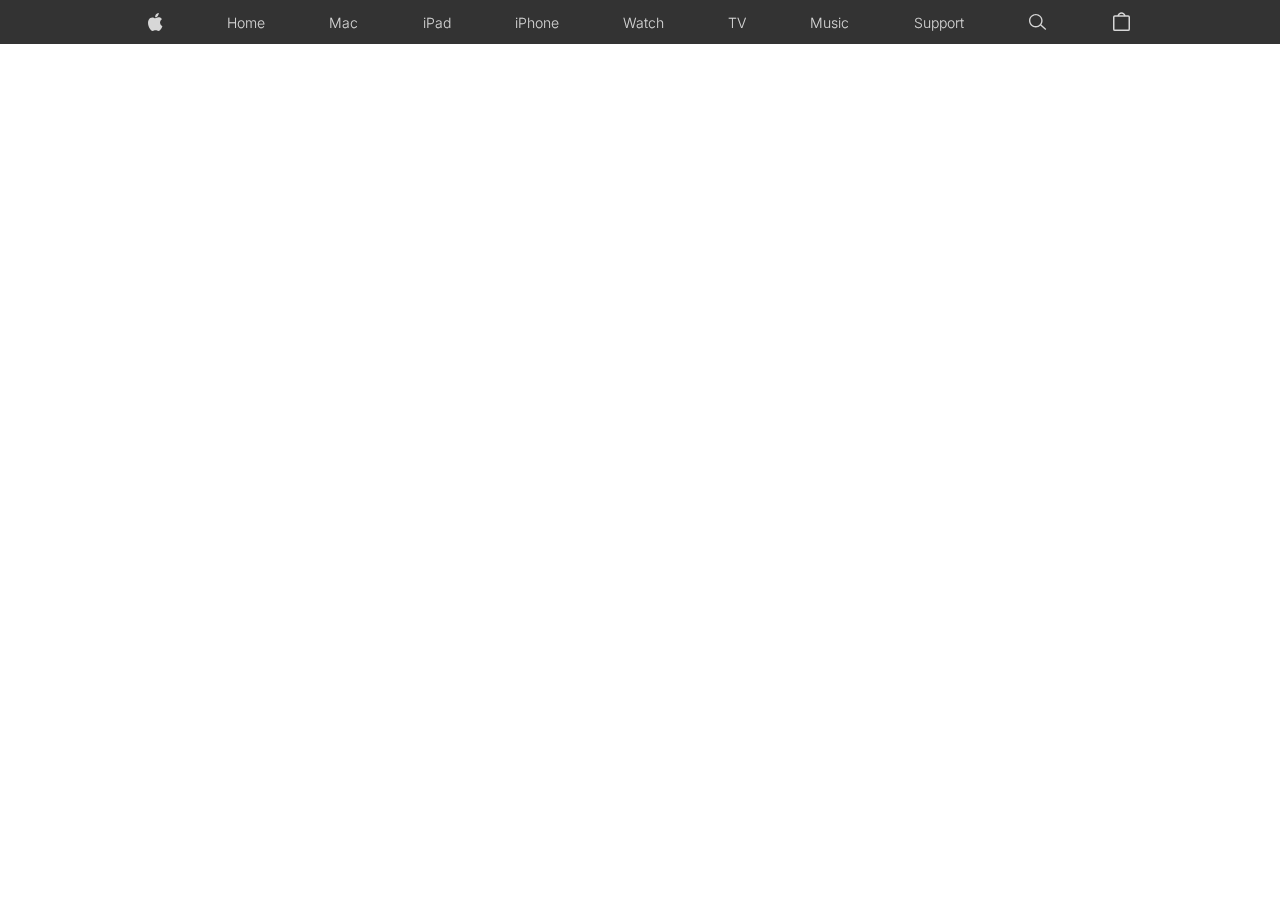
==== index.html @ a7f6f98e "Preload website" ====
<!DOCTYPE html>
<html lang="en">
<head>
    <meta charset="UTF-8">
    <meta http-equiv="X-UA-Compatible" content="IE=edge">
    <meta name="viewport" content="width=device-width, initial-scale=1.0">
    <title>DP Studio</title>
    <link rel="preconnect" href="https://fonts.gstatic.com">
    <link href="https://fonts.googleapis.com/css2?family=Inter:wght@300;400&display=swap" rel="stylesheet">
    <link rel="stylesheet" href="style.css">
</head>
<body>

    <div id = "preloader"></div>



    <div class="nav-container">
        <nav>
            <ul class="mobile-nav">
                <li>
                    <div class="menu-icon-container">
                        <div class="menu-icon">
                            <span class="line-1"></span>
                            <span class="line-2"></span>
                        </div>
                    </div>
                </li>

                <li>
                    <a href="#" class="link-logo"></a>
                </li>

                <li>
                    <a href="" class="link-bag"></a>
                </li>
            </ul>

            <ul class="desktop-nav">
                <li>
                    <a href="index.html" class="link-logo"></a>
                </li>
                <li>
                    <a href="index.html">Home</a>
                </li>
                <li>
                    <a href="about.html">Mac</a>
                </li>
                <li>
                    <a href="#">iPad</a>
                </li>
                <li>
                    <a href="#">iPhone</a>
                </li>
                <li>
                    <a href="#">Watch</a>
                </li>
                <li>
                    <a href="#">TV</a>
                </li>
                <li>
                    <a href="#">Music</a>
                </li>
                <li>
                    <a href="#">Support</a>
                </li>
                <li>
                    <a href="#" class="link-search"></a>
                </li>
                <li>
                    <a href="#" class="link-bag"></a>
                </li>
            </ul>
        </nav>

        <!-- End of navigation menu items -->

        <div class="search-container hide">
            <div class="link-search"></div>
            <div class="search-bar">
                <form action="">
                    <input type="text" placeholder="Search dpstudio.com">
                </form>
            </div>
            <div class="link-close"></div>

            <div class="quick-links">
                <h2>Quick Links</h2>
                <ul>
                    <li>
                        <a href="#">Odkaz 1</a>
                    </li>
                    <li>
                        <a href="#">Odkaz 2</a>
                    </li>
                    <li>
                        <a href="#">Odkaz 3</a>
                    </li>
                    <li>
                        <a href="#">Odkaz 4</a>
                    </li>
                    <li>
                        <a href="#">Odkaz 5</a>
                    </li>
                </ul>
            </div>
        </div>


        <div class="mobile-search-container">
            <div class="link-search"></div>
            <div class="search-bar">
                <form action="">
                    <input type="text" placeholder="Search apple.com">
                </form>
            </div>
            <span class="cancel-btn">Zrušiť</span>

            <div class="quick-links">
                <h2>Quick Links</h2>
                <ul>
                    <li>
                        <a href="#">Odkaz 1</a>
                    </li>
                    <li>
                        <a href="#">Odkaz 2</a>
                    </li>
                    <li>
                        <a href="#">Odkaz 3</a>
                    </li>
                    <li>
                        <a href="#">Odkaz 4</a>
                    </li>
                    <li>
                        <a href="#">Odkaz 5</a>
                    </li>
                </ul>
            </div>
        </div>
        

    </div>


    <div class="overlay"></div>
    
    <script src="navbar.js"></script>

    <script>
        var loader = document.getElementById("preloader");

        window.addEventListener("load", function(){
            loader.style.display = "none";
        })
    </script>

</body>
</html>
---- style.css ----
*,
*::after,
*::before {
    margin: 0;
    padding: 0;
    box-sizing: border-box;
}

body {
    font-family: "Inter", sans-serif;
    font-weight: 300;
    overflow-y: scroll;
}

/* Desktop Nav */

.nav-container {
    background: rgba(0, 0, 0, 0.8);
    height: 44px;
    z-index: 300;
    position: fixed;
    left: 0;
    top: 0;
    right: 0;
}

.nav-container nav {
    width: 1000px;
    margin: 0 auto;
    padding: 0 8px;
    height: 100%;
}

nav .desktop-nav {
    display: flex;
    justify-content: space-between;
    align-items: center;
    list-style: none;
}

nav .desktop-nav li a {
    color: #fff;
    text-decoration: none;
    font-size: 14px;
    opacity: 0.8;
    transition: opacity 400ms;
}

nav .desktop-nav li a:hover {
    opacity: 1;
}

.link-logo {
    background: url('images/apple-logo.svg');
    display: block;
    background-position: center;
    height: 44px;
    width: 15px;
    background-repeat: no-repeat;
}

.link-search {
    background: url('images/search-icon.svg');
    display: block;
    background-position: center;
    background-size: 18px;
    height: 44px;
    width: 20px;
    background-repeat: no-repeat;
}

.link-bag {
    background: url('images/bag-icon.svg');
    display: block;
    background-position: center;
    background-size: 17px;
    height: 44px;
    width: 20px;
    background-repeat: no-repeat;
}

.link-close {
    background: url('images/close-icon.svg');
    display: block;
    background-position: center;
    background-size: 17px;
    height: 44px;
    width: 20px;
    background-repeat: no-repeat;
}

/* Search Container */

.search-container.hide {
    opacity: 0;
    pointer-events: none;
}

.search-container {
    width: 60%;
    margin: 0 auto;
    padding: 0 42px;
    position: fixed;
    top: 0;
    left: 0;
    right: 0;
    z-index: 200;
}

.search-container .link-search {
    position: absolute;
    left: 12px;
    opacity: 0.5;
}

.search-container .link-close {
    position: absolute;
    top: 0;
    right: 12px;
    opacity: 0.5;
    cursor: pointer;
    transition: all 400ms;
}

.search-container .link-close:hover {
    opacity: 0.7;
}

.search-container form {
    width: 100%;
    margin: 0 auto;
}

.search-container form input {
    width: 100%;
    height: 44px;
    border: 0;
    outline: none;
    background: transparent;
    color: #fff;
    font-family: "Inter", sans-serif;
    font-size: 17px;
}

/* Overlay */

.overlay.show {
    position: fixed;
    background: rgba(0, 0, 0, 0.48);
    width: 100%;
    height: 100vh;
    left: 0;
    top: 0;
    z-index: 100;
}

/* Quick Links */

.search-container .quick-links {
    background: #fff;
    position: absolute;
    left: 0;
    right: 0;
    padding: 16px 8px;
    border-radius: 0 0 16px 16px;
}

.search-container .quick-links h2 {
    text-transform: uppercase;
    font-size: 12px;
    color: #6e6e73;
    margin: 0 32px;
    margin-top: 10px;
}

.search-container .quick-links ul {
    list-style: none;
    margin-top: 12px;
}

.search-container .quick-links ul li a {
    display: inline-block;
    width: 100%;
    padding: 8px 50px;
    font-size: 14px;
    color: #1d1d1f;
    text-decoration: none;
    font-weight: 400;
}

.search-container .quick-links ul li a:hover {
    background: #f5f5f5;
    color: cadetblue;
}

/* Desktop Nav Animation */

.desktop-nav li {
    transition: all 400ms ease;
}

.desktop-nav.hide li {
    opacity: 0;
    transform: scale(0.8);
    pointer-events: none;
}

/* Overlay Animation */

.overlay {
    transition: all 400ms ease;
}

/* Navigation Menu Items Transition Delay */

.desktop-nav li:nth-of-type(1),
.desktop-nav.hide li:nth-of-type(10) {
    transition-delay: 0ms;
}

.desktop-nav li:nth-of-type(2),
.desktop-nav.hide li:nth-of-type(9) {
    transition-delay: 30ms;
}

.desktop-nav li:nth-of-type(3),
.desktop-nav.hide li:nth-of-type(8) {
    transition-delay: 60ms;
}

.desktop-nav li:nth-of-type(4),
.desktop-nav.hide li:nth-of-type(7) {
    transition-delay: 90ms;
}

.desktop-nav li:nth-of-type(5),
.desktop-nav.hide li:nth-of-type(6) {
    transition-delay: 120ms;
}

.desktop-nav li:nth-of-type(6),
.desktop-nav.hide li:nth-of-type(5) {
    transition-delay: 150ms;
}

.desktop-nav li:nth-of-type(7),
.desktop-nav.hide li:nth-of-type(4) {
    transition-delay: 180ms;
}

.desktop-nav li:nth-of-type(8),
.desktop-nav.hide li:nth-of-type(3) {
    transition-delay: 210ms;
}

.desktop-nav li:nth-of-type(9),
.desktop-nav.hide li:nth-of-type(2) {
    transition-delay: 240ms;
}

.desktop-nav li:nth-of-type(10),
.desktop-nav.hide li:nth-of-type(1) {
    transition-delay: 270ms;
}

/* Search Container Animation */

.search-container form,
.search-container .link-search {
    opacity: 1;
    transform: translateX(0);
    transition: all 400ms ease;
    transition-delay: 300ms;
}

.search-container.hide form,
.search-container.hide .link-search {
    opacity: 0;
    transform: translateX(50px);
}

.search-container .link-search {
    opacity: 0.6;
}

.search-container.hide .link-close {
    opacity: 0;
}

.search-container .link-close {
    opacity: 0.5;
    transition: all 400ms ease;
    transition-delay: 400ms;
}

.search-container.hide .quick-links h2 {
    opacity: 0;
    transform: translateX(50px);
}

.search-container .quick-links h2 {
    opacity: 1;
    transform: translateX(0);
    transition: all 400ms ease;
    transition-delay: 100ms;
}

.search-container.hide .quick-links ul li {
    transform: translateX(60px);
    opacity: 0;
}

.search-container .quick-links ul li {
    opacity: 1;
    transform: translateX(0);
    transition: all 400ms ease;
}

.search-container .quick-links ul li:nth-of-type(1) {
    transition-delay: 120ms;
} 

.search-container .quick-links ul li:nth-of-type(2) {
    transition-delay: 140ms;
} 

.search-container .quick-links ul li:nth-of-type(3) {
    transition-delay: 160ms;
} 

.search-container .quick-links ul li:nth-of-type(4) {
    transition-delay: 180ms;
} 

.search-container .quick-links ul li:nth-of-type(5) {
    transition-delay: 200ms;
} 


/* Hidden Items */

.mobile-nav,
.mobile-search-container {
    display: none;
}


/* Media Queries */

@media (max-width: 1100px) {
    .nav-container nav {
        width: 100%;
        padding: 0 32px;
    }
}

@media (max-width: 768px) {
    .nav-container .desktop-nav {
        flex-direction: column;
        position: fixed;
        top: 0;
        left: 0;
        width: 100%;
        height: 0vh;
        background: #000;
        justify-content: start;
        overflow: hidden;
        z-index: -1;
        transition: all 1000ms ease;
    }

    .nav-container.active .desktop-nav {
        height: 100vh;
    }

    .nav-container .desktop-nav li {
        width: 100%;
        padding: 0 32px;
    }

    .nav-container .desktop-nav li:first-child {
        margin-top: 120px;
    }

    .nav-container .desktop-nav .link-logo,
    .nav-container .desktop-nav .link-search,
    .nav-container .desktop-nav .link-bag {
        display: none;
    }

    .nav-container .desktop-nav li a {
        padding: 16px 0;
        display: inline-block;
        border-bottom: 1px solid #616161;
        width: 100%;
        font-size: 17px;
        transform: translateY(-80px);
        opacity: 0;
        transition: all 700ms ease;
    }

    .nav-container.active .desktop-nav li a {
        transform: translateY(0);
        opacity: 1;
    }

    /* Mobile Nav */

    nav .mobile-nav {
        display: flex;
        width: 100%;
        justify-content: space-between;
        list-style: none;
    }

    nav .menu-icon-container {
        width: 20px;
        height: 44px;
        display: flex;
        align-items: center;
        cursor: pointer;
    }

    nav .menu-icon {
        position: relative;
        width: 100%;
    }

    nav .menu-icon .line-1,
    nav .menu-icon .line-2 {
        position: absolute;
        height: 1px;
        width: 100%;
        background: #fff;
        transition-property: transform, top;
        transition-delay: 0ms, 160ms;
        transition-duration: 200ms;
    }

    nav .menu-icon .line-1 {
        top: -4px;
    }

    nav .menu-icon .line-2 {
        top: 4px;
    }

    .nav-container.active nav .menu-icon-container .menu-icon .line-1 {
        top: 0;
        transform: rotateZ(45deg);
        transition-property: top, transform;
        transition-delay: 0ms, 160ms;
        transition-duration: 200ms;
    }

    .nav-container.active nav .menu-icon-container .menu-icon .line-2 {
        top: 0;
        transform: rotateZ(-45deg);
        transition-property: top, transform;
        transition-delay: 0ms, 160ms;
        transition-duration: 200ms;
    }

    /* Bag Icon Animation */

    .nav-container.active .mobile-nav .link-bag {
        transform: translateY(8px);
        opacity: 0;
        pointer-events: none;
    }

    .nav-container .mobile-nav .link-bag {
        transition: all 1000ms ease;
    }



    /* Search Box */

    .mobile-search-container input {
        width: 100%;
        padding: 12px 36px;
        font-family: "Inter", sans-serif;
        font-size: 17px;
        background: #1b1b1b;
        border: 0;
        color: #fff;
        border-radius: 8px;
        outline: none;
    }

    .mobile-search-container {
        position: relative;
        padding: 0 16px;
        margin-top: -30px;
        border-bottom: 1px solid #616161;
        display: flex;
        padding-bottom: 16px;
        align-items: center;
        transform: rotateX(90deg);
        opacity: 0;
        transition: all 600ms ease;
    }

    .nav-container.active .mobile-search-container {
        transform: rotateX(0deg);
        margin-top: 10px;
        opacity: 1;
    }

    .mobile-search-container .link-search {
        position: absolute;
        left: 24px;
        opacity: .5;
        background-size: 15px;
    }

    /* Nav Move Up */

    .nav-container nav.move-up {
        margin-top: -40px;
    }

    /* Cancel Button */

    .mobile-search-container .cancel-btn {
        color: #2997ff;
        font-size: 17px;
        font-weight: 400;
        cursor: pointer;
        width: 0px;
        overflow: hidden;
        transition: all 400ms ease;
    }

    .mobile-search-container .search-bar.active + .cancel-btn {
        padding: 0 16px;
        width: 74px;
    }

    .mobile-search-container .search-bar {
        flex: 1;
    }

    /* Desktop Nav Move Down */

    nav .desktop-nav.move-down li:first-child {
        margin-top: 150px;
    }

    nav .desktop-nav.move-down li {
        opacity: 0;
        pointer-events: none;
    }

    
    /* Quick Links */

    .mobile-search-container .search-bar.active ~ .quick-links {
        top: 80px;
        opacity: 1;
        pointer-events: auto;
        transition-delay: 40ms;
    }

    .mobile-search-container .quick-links {
        position: absolute;
        left: 0;
        right: 0;
        padding: 0 32px;
        opacity: 0;
        pointer-events: none;
        top: 10px;
        transition: all 400ms ease;
    }

    .mobile-search-container .quick-links ul {
        list-style: none;
    }

    .mobile-search-container .quick-links h2 {
        color: #86868b;
        font-size: 12px;
        text-transform: uppercase;
        font-weight: 400;
    }

    .mobile-search-container .quick-links ul li a {
        padding: 16px 0;
        display: inline-block;
        text-decoration: none;
        color: #fff;
        font-size: 14px;
        font-weight: 400;
        border-bottom: 1px solid #616161;
        width: 100%;
    }

    .mobile-search-container .quick-links ul li a:hover {
        color: #2997ff;
    }

    /* Nav Animation */

    .nav-container nav {
        transition: all 400ms ease;
    }
}


input,
div,
span,
a {
    -webkit-tap-highlight-color: rgba(0, 0, 0, 0);
}



/* Preloader*/

#preloader{
    background: #000 url(/images/circle-loader-gif-2.gif) no-repeat center center;
    background-size: 15%;
    height: 100vh;
    width: 100%;
    position: fixed;
    z-index: 100;
}
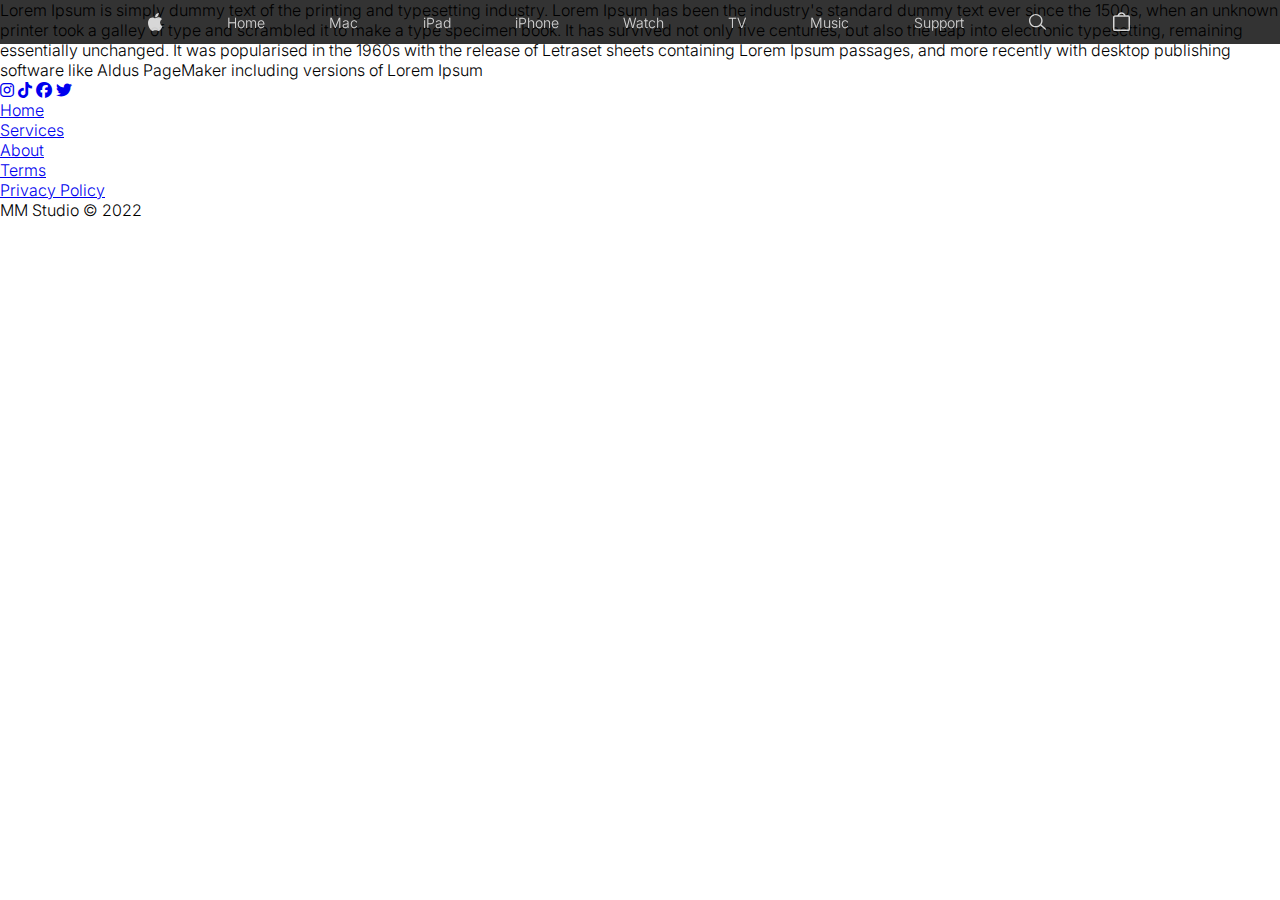
==== commit f09e933d: "Update and create backup" ====
--- a/index.html
+++ b/index.html
@@ -4,12 +4,23 @@
     <meta charset="UTF-8">
     <meta http-equiv="X-UA-Compatible" content="IE=edge">
     <meta name="viewport" content="width=device-width, initial-scale=1.0">
-    <title>DP Studio</title>
+    <title>MM Studio</title>
     <link rel="preconnect" href="https://fonts.gstatic.com">
     <link href="https://fonts.googleapis.com/css2?family=Inter:wght@300;400&display=swap" rel="stylesheet">
     <link rel="stylesheet" href="style.css">
-</head>
+    <link rel="stylesheet" type="text/css" href="https://cdnjs.cloudflare.com/ajax/libs/font-awesome/6.2.1/css/all.min.css">
+
+    <link rel="icon" href="images/apple-logo.svg">
+</head> 
 <body>
+
+    <main>
+        <p >
+            Lorem Ipsum is simply dummy text of the printing and typesetting industry. Lorem Ipsum has been the industry's standard dummy text ever since the 1500s, when an unknown printer took a galley of type and scrambled it to make a type specimen book. It has survived not only five centuries, but also the leap into electronic typesetting, remaining essentially unchanged. It was popularised in the 1960s with the release of Letraset sheets containing Lorem Ipsum passages, and more recently with desktop publishing software like Aldus PageMaker including versions of Lorem Ipsum
+        </p>
+        
+
+    </main>
 
     <div id = "preloader"></div>
 
@@ -141,6 +152,37 @@
 
     </div>
 
+    <section class="footer">
+        <div class="social">
+            <a href="https://www.instagram.com/"><i class="fa-brands fa-instagram"></i></a>
+            <a href="https://www.tiktok.com/"><i class="fa-brands fa-tiktok"></i></a>
+            <a href="https://www.facebook.com/"><i class="fa-brands fa-facebook"></i></a>
+            <a href="https://twitter.com/home"><i class="fa-brands fa-twitter"></i></a>
+        </div>
+
+        <ul class="list">
+            <li>
+                <a href="#">Home</a>
+            </li>
+            <li>
+                <a href="#">Services</a>
+            </li>
+            <li>
+                <a href="#">About</a>
+            </li>
+            <li>
+                <a href="#">Terms</a>
+            </li>
+            <li>
+                <a href="#">Privacy Policy</a>
+            </li>
+        </ul>
+        <p class="copyright">
+            MM Studio © 2022
+        </p>
+
+    </section>
+
 
     <div class="overlay"></div>
     
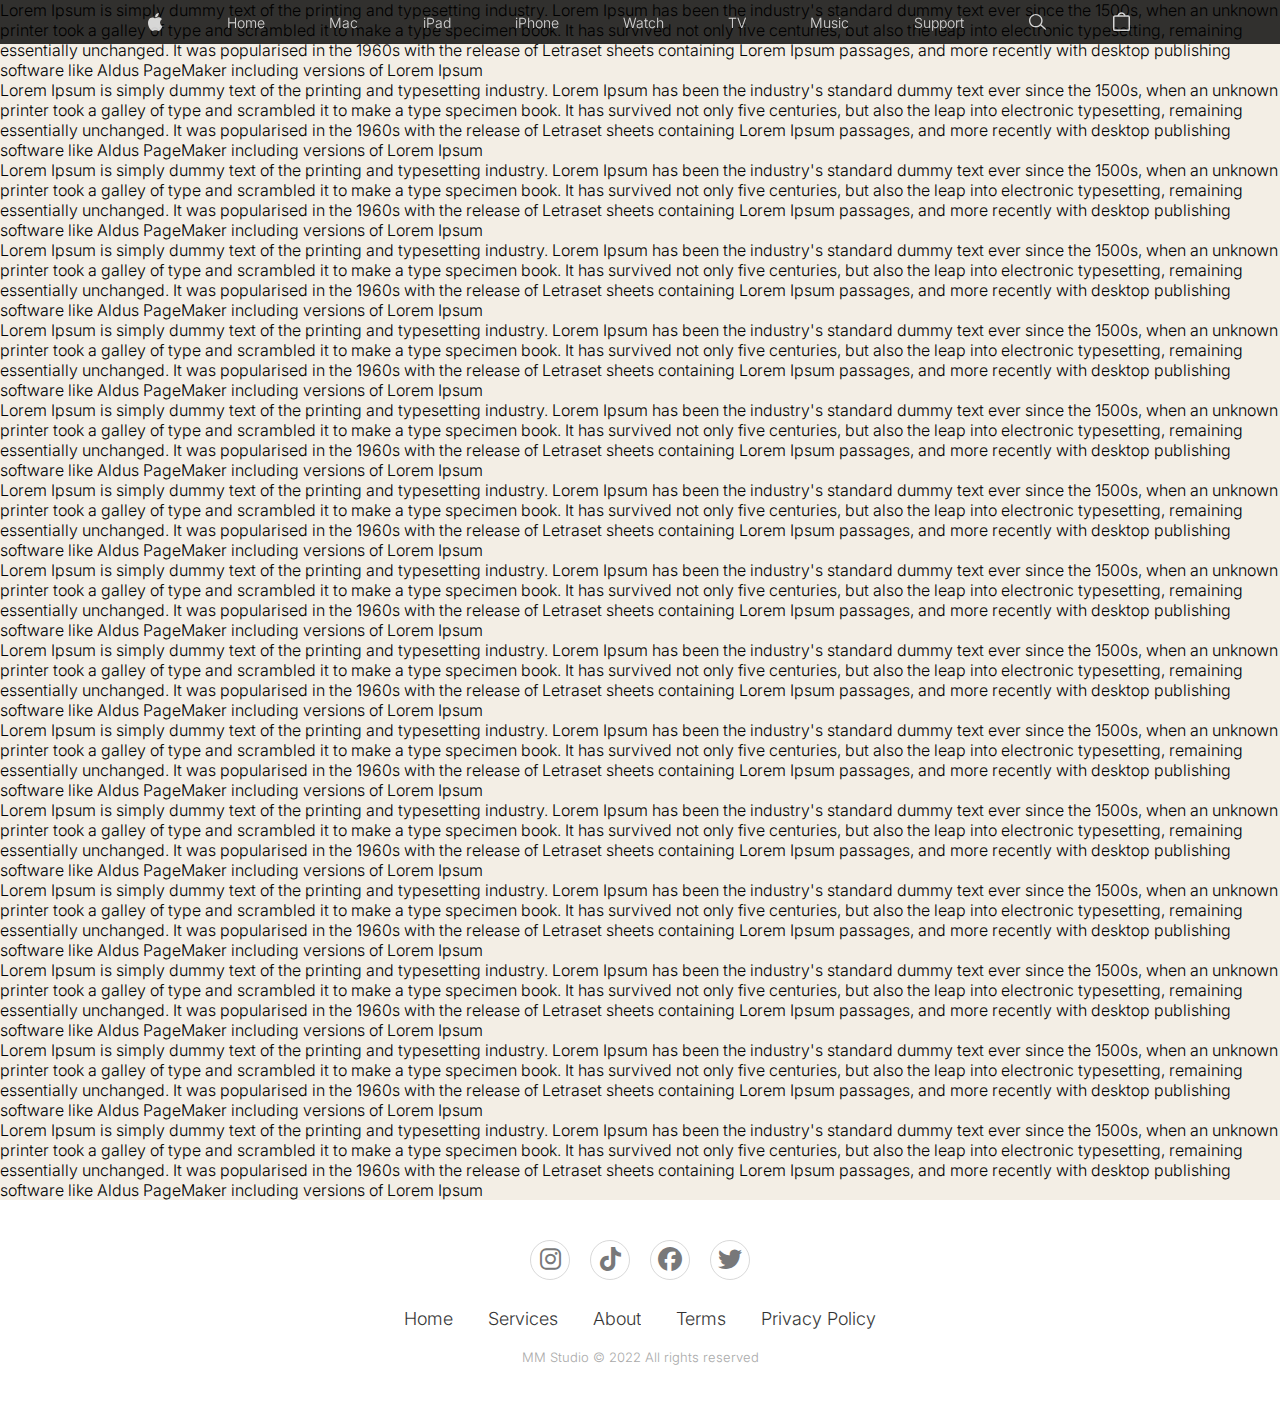
==== commit d8dab171: "Add Color for website" ====
--- a/index.html
+++ b/index.html
@@ -10,6 +10,10 @@
     <link rel="stylesheet" href="style.css">
     <link rel="stylesheet" type="text/css" href="https://cdnjs.cloudflare.com/ajax/libs/font-awesome/6.2.1/css/all.min.css">
 
+    <body style="background-color: #f3eee5;">
+
+    </body>
+
     <link rel="icon" href="images/apple-logo.svg">
 </head> 
 <body>
@@ -18,6 +22,53 @@
         <p >
             Lorem Ipsum is simply dummy text of the printing and typesetting industry. Lorem Ipsum has been the industry's standard dummy text ever since the 1500s, when an unknown printer took a galley of type and scrambled it to make a type specimen book. It has survived not only five centuries, but also the leap into electronic typesetting, remaining essentially unchanged. It was popularised in the 1960s with the release of Letraset sheets containing Lorem Ipsum passages, and more recently with desktop publishing software like Aldus PageMaker including versions of Lorem Ipsum
         </p>
+        <p >
+            Lorem Ipsum is simply dummy text of the printing and typesetting industry. Lorem Ipsum has been the industry's standard dummy text ever since the 1500s, when an unknown printer took a galley of type and scrambled it to make a type specimen book. It has survived not only five centuries, but also the leap into electronic typesetting, remaining essentially unchanged. It was popularised in the 1960s with the release of Letraset sheets containing Lorem Ipsum passages, and more recently with desktop publishing software like Aldus PageMaker including versions of Lorem Ipsum
+        </p>
+        <p >
+            Lorem Ipsum is simply dummy text of the printing and typesetting industry. Lorem Ipsum has been the industry's standard dummy text ever since the 1500s, when an unknown printer took a galley of type and scrambled it to make a type specimen book. It has survived not only five centuries, but also the leap into electronic typesetting, remaining essentially unchanged. It was popularised in the 1960s with the release of Letraset sheets containing Lorem Ipsum passages, and more recently with desktop publishing software like Aldus PageMaker including versions of Lorem Ipsum
+        </p>
+        <p >
+            Lorem Ipsum is simply dummy text of the printing and typesetting industry. Lorem Ipsum has been the industry's standard dummy text ever since the 1500s, when an unknown printer took a galley of type and scrambled it to make a type specimen book. It has survived not only five centuries, but also the leap into electronic typesetting, remaining essentially unchanged. It was popularised in the 1960s with the release of Letraset sheets containing Lorem Ipsum passages, and more recently with desktop publishing software like Aldus PageMaker including versions of Lorem Ipsum
+        </p>
+        <p >
+            Lorem Ipsum is simply dummy text of the printing and typesetting industry. Lorem Ipsum has been the industry's standard dummy text ever since the 1500s, when an unknown printer took a galley of type and scrambled it to make a type specimen book. It has survived not only five centuries, but also the leap into electronic typesetting, remaining essentially unchanged. It was popularised in the 1960s with the release of Letraset sheets containing Lorem Ipsum passages, and more recently with desktop publishing software like Aldus PageMaker including versions of Lorem Ipsum
+        </p>
+        <p >
+            Lorem Ipsum is simply dummy text of the printing and typesetting industry. Lorem Ipsum has been the industry's standard dummy text ever since the 1500s, when an unknown printer took a galley of type and scrambled it to make a type specimen book. It has survived not only five centuries, but also the leap into electronic typesetting, remaining essentially unchanged. It was popularised in the 1960s with the release of Letraset sheets containing Lorem Ipsum passages, and more recently with desktop publishing software like Aldus PageMaker including versions of Lorem Ipsum
+        </p>
+        <p >
+            Lorem Ipsum is simply dummy text of the printing and typesetting industry. Lorem Ipsum has been the industry's standard dummy text ever since the 1500s, when an unknown printer took a galley of type and scrambled it to make a type specimen book. It has survived not only five centuries, but also the leap into electronic typesetting, remaining essentially unchanged. It was popularised in the 1960s with the release of Letraset sheets containing Lorem Ipsum passages, and more recently with desktop publishing software like Aldus PageMaker including versions of Lorem Ipsum
+        </p>
+
+        <p >
+            Lorem Ipsum is simply dummy text of the printing and typesetting industry. Lorem Ipsum has been the industry's standard dummy text ever since the 1500s, when an unknown printer took a galley of type and scrambled it to make a type specimen book. It has survived not only five centuries, but also the leap into electronic typesetting, remaining essentially unchanged. It was popularised in the 1960s with the release of Letraset sheets containing Lorem Ipsum passages, and more recently with desktop publishing software like Aldus PageMaker including versions of Lorem Ipsum
+        </p>
+        <p >
+            Lorem Ipsum is simply dummy text of the printing and typesetting industry. Lorem Ipsum has been the industry's standard dummy text ever since the 1500s, when an unknown printer took a galley of type and scrambled it to make a type specimen book. It has survived not only five centuries, but also the leap into electronic typesetting, remaining essentially unchanged. It was popularised in the 1960s with the release of Letraset sheets containing Lorem Ipsum passages, and more recently with desktop publishing software like Aldus PageMaker including versions of Lorem Ipsum
+        </p>
+        <p >
+            Lorem Ipsum is simply dummy text of the printing and typesetting industry. Lorem Ipsum has been the industry's standard dummy text ever since the 1500s, when an unknown printer took a galley of type and scrambled it to make a type specimen book. It has survived not only five centuries, but also the leap into electronic typesetting, remaining essentially unchanged. It was popularised in the 1960s with the release of Letraset sheets containing Lorem Ipsum passages, and more recently with desktop publishing software like Aldus PageMaker including versions of Lorem Ipsum
+        </p>
+        <p >
+            Lorem Ipsum is simply dummy text of the printing and typesetting industry. Lorem Ipsum has been the industry's standard dummy text ever since the 1500s, when an unknown printer took a galley of type and scrambled it to make a type specimen book. It has survived not only five centuries, but also the leap into electronic typesetting, remaining essentially unchanged. It was popularised in the 1960s with the release of Letraset sheets containing Lorem Ipsum passages, and more recently with desktop publishing software like Aldus PageMaker including versions of Lorem Ipsum
+        </p>
+
+
+        <p >
+            Lorem Ipsum is simply dummy text of the printing and typesetting industry. Lorem Ipsum has been the industry's standard dummy text ever since the 1500s, when an unknown printer took a galley of type and scrambled it to make a type specimen book. It has survived not only five centuries, but also the leap into electronic typesetting, remaining essentially unchanged. It was popularised in the 1960s with the release of Letraset sheets containing Lorem Ipsum passages, and more recently with desktop publishing software like Aldus PageMaker including versions of Lorem Ipsum
+        </p>
+
+        <p >
+            Lorem Ipsum is simply dummy text of the printing and typesetting industry. Lorem Ipsum has been the industry's standard dummy text ever since the 1500s, when an unknown printer took a galley of type and scrambled it to make a type specimen book. It has survived not only five centuries, but also the leap into electronic typesetting, remaining essentially unchanged. It was popularised in the 1960s with the release of Letraset sheets containing Lorem Ipsum passages, and more recently with desktop publishing software like Aldus PageMaker including versions of Lorem Ipsum
+        </p>
+        <p >
+            Lorem Ipsum is simply dummy text of the printing and typesetting industry. Lorem Ipsum has been the industry's standard dummy text ever since the 1500s, when an unknown printer took a galley of type and scrambled it to make a type specimen book. It has survived not only five centuries, but also the leap into electronic typesetting, remaining essentially unchanged. It was popularised in the 1960s with the release of Letraset sheets containing Lorem Ipsum passages, and more recently with desktop publishing software like Aldus PageMaker including versions of Lorem Ipsum
+        </p>
+        <p >
+            Lorem Ipsum is simply dummy text of the printing and typesetting industry. Lorem Ipsum has been the industry's standard dummy text ever since the 1500s, when an unknown printer took a galley of type and scrambled it to make a type specimen book. It has survived not only five centuries, but also the leap into electronic typesetting, remaining essentially unchanged. It was popularised in the 1960s with the release of Letraset sheets containing Lorem Ipsum passages, and more recently with desktop publishing software like Aldus PageMaker including versions of Lorem Ipsum
+        </p>
+        
         
 
     </main>
@@ -178,7 +229,7 @@
             </li>
         </ul>
         <p class="copyright">
-            MM Studio © 2022
+            MM Studio © 2022 All rights reserved
         </p>
 
     </section>
--- a/style.css
+++ b/style.css
@@ -627,3 +627,72 @@
     position: fixed;
     z-index: 100;
 }
+
+/* Footer */
+
+* {
+    margin: 0;
+    padding: 0;
+    box-sizing: border-box;
+}
+
+.footer {
+    padding: 40px 0;
+    background-color: #ffffff;
+}
+
+.footer .social {
+    text-align: center;
+    padding-bottom: 25px;
+    color: #4b4c4d;
+}
+
+.footer .social a {
+    font-size: 24px;
+    color: inherit;
+    border: 1px solid #ccc;
+    width: 40px;
+    height: 40px;
+    line-height: 38px;
+    display: inline-block;
+    text-align: center;
+    border-radius: 50%;
+    margin: 0 8px;
+    opacity: 0.75;
+}
+
+.footer .social a:hover {
+    opacity: 0.9;
+}
+
+.footer ul {
+    margin-top: 0;
+    padding: 0;
+    list-style: none;
+    font-size: 18px;
+    line-height: 1.6;
+    margin-bottom: 0;
+    text-align: center;
+}
+
+.footer ul li a {
+    color: inherit;
+    text-decoration: none;
+    opacity: 0.8;
+}
+
+.footer ul li {
+    display: inline-block;
+    padding: 0 15px;
+}
+
+.footer ul li:hover {
+    opacity: 10;
+}
+
+.footer .copyright {
+    margin-top: 15px;
+    text-align: center;
+    font-size: 13px;
+    color: #aaa;
+}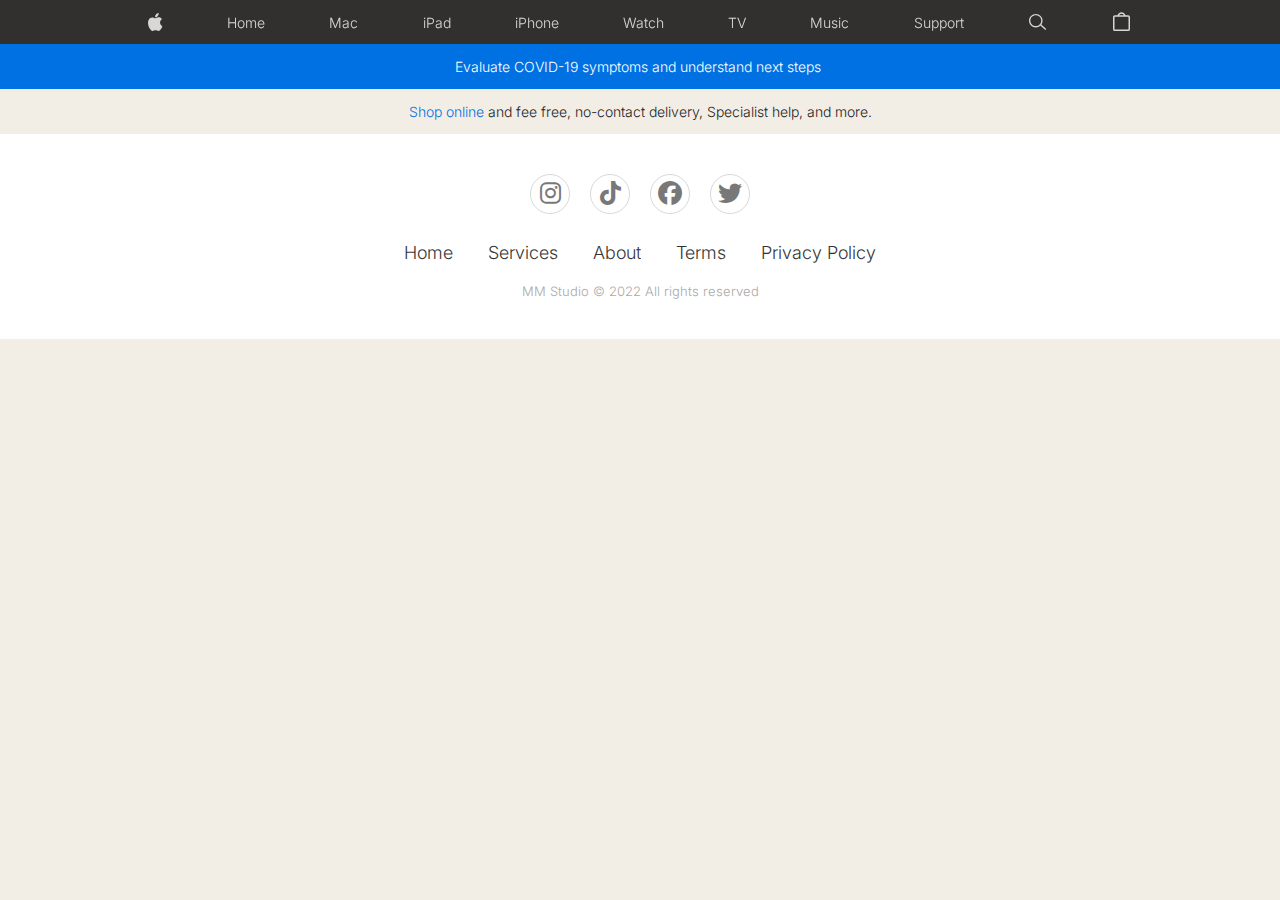
==== commit 5958d4ce: "Pridanie Information Banner" ====
--- a/index.html
+++ b/index.html
@@ -10,69 +10,104 @@
     <link rel="stylesheet" href="style.css">
     <link rel="stylesheet" type="text/css" href="https://cdnjs.cloudflare.com/ajax/libs/font-awesome/6.2.1/css/all.min.css">
 
-    <body style="background-color: #f3eee5;">
-
-    </body>
+    <body style="background-color: #f3eee5;"></body>
 
     <link rel="icon" href="images/apple-logo.svg">
 </head> 
 <body>
 
-    <main>
-        <p >
-            Lorem Ipsum is simply dummy text of the printing and typesetting industry. Lorem Ipsum has been the industry's standard dummy text ever since the 1500s, when an unknown printer took a galley of type and scrambled it to make a type specimen book. It has survived not only five centuries, but also the leap into electronic typesetting, remaining essentially unchanged. It was popularised in the 1960s with the release of Letraset sheets containing Lorem Ipsum passages, and more recently with desktop publishing software like Aldus PageMaker including versions of Lorem Ipsum
-        </p>
-        <p >
-            Lorem Ipsum is simply dummy text of the printing and typesetting industry. Lorem Ipsum has been the industry's standard dummy text ever since the 1500s, when an unknown printer took a galley of type and scrambled it to make a type specimen book. It has survived not only five centuries, but also the leap into electronic typesetting, remaining essentially unchanged. It was popularised in the 1960s with the release of Letraset sheets containing Lorem Ipsum passages, and more recently with desktop publishing software like Aldus PageMaker including versions of Lorem Ipsum
-        </p>
-        <p >
-            Lorem Ipsum is simply dummy text of the printing and typesetting industry. Lorem Ipsum has been the industry's standard dummy text ever since the 1500s, when an unknown printer took a galley of type and scrambled it to make a type specimen book. It has survived not only five centuries, but also the leap into electronic typesetting, remaining essentially unchanged. It was popularised in the 1960s with the release of Letraset sheets containing Lorem Ipsum passages, and more recently with desktop publishing software like Aldus PageMaker including versions of Lorem Ipsum
-        </p>
-        <p >
-            Lorem Ipsum is simply dummy text of the printing and typesetting industry. Lorem Ipsum has been the industry's standard dummy text ever since the 1500s, when an unknown printer took a galley of type and scrambled it to make a type specimen book. It has survived not only five centuries, but also the leap into electronic typesetting, remaining essentially unchanged. It was popularised in the 1960s with the release of Letraset sheets containing Lorem Ipsum passages, and more recently with desktop publishing software like Aldus PageMaker including versions of Lorem Ipsum
-        </p>
-        <p >
-            Lorem Ipsum is simply dummy text of the printing and typesetting industry. Lorem Ipsum has been the industry's standard dummy text ever since the 1500s, when an unknown printer took a galley of type and scrambled it to make a type specimen book. It has survived not only five centuries, but also the leap into electronic typesetting, remaining essentially unchanged. It was popularised in the 1960s with the release of Letraset sheets containing Lorem Ipsum passages, and more recently with desktop publishing software like Aldus PageMaker including versions of Lorem Ipsum
-        </p>
-        <p >
-            Lorem Ipsum is simply dummy text of the printing and typesetting industry. Lorem Ipsum has been the industry's standard dummy text ever since the 1500s, when an unknown printer took a galley of type and scrambled it to make a type specimen book. It has survived not only five centuries, but also the leap into electronic typesetting, remaining essentially unchanged. It was popularised in the 1960s with the release of Letraset sheets containing Lorem Ipsum passages, and more recently with desktop publishing software like Aldus PageMaker including versions of Lorem Ipsum
-        </p>
-        <p >
-            Lorem Ipsum is simply dummy text of the printing and typesetting industry. Lorem Ipsum has been the industry's standard dummy text ever since the 1500s, when an unknown printer took a galley of type and scrambled it to make a type specimen book. It has survived not only five centuries, but also the leap into electronic typesetting, remaining essentially unchanged. It was popularised in the 1960s with the release of Letraset sheets containing Lorem Ipsum passages, and more recently with desktop publishing software like Aldus PageMaker including versions of Lorem Ipsum
-        </p>
-
-        <p >
-            Lorem Ipsum is simply dummy text of the printing and typesetting industry. Lorem Ipsum has been the industry's standard dummy text ever since the 1500s, when an unknown printer took a galley of type and scrambled it to make a type specimen book. It has survived not only five centuries, but also the leap into electronic typesetting, remaining essentially unchanged. It was popularised in the 1960s with the release of Letraset sheets containing Lorem Ipsum passages, and more recently with desktop publishing software like Aldus PageMaker including versions of Lorem Ipsum
-        </p>
-        <p >
-            Lorem Ipsum is simply dummy text of the printing and typesetting industry. Lorem Ipsum has been the industry's standard dummy text ever since the 1500s, when an unknown printer took a galley of type and scrambled it to make a type specimen book. It has survived not only five centuries, but also the leap into electronic typesetting, remaining essentially unchanged. It was popularised in the 1960s with the release of Letraset sheets containing Lorem Ipsum passages, and more recently with desktop publishing software like Aldus PageMaker including versions of Lorem Ipsum
-        </p>
-        <p >
-            Lorem Ipsum is simply dummy text of the printing and typesetting industry. Lorem Ipsum has been the industry's standard dummy text ever since the 1500s, when an unknown printer took a galley of type and scrambled it to make a type specimen book. It has survived not only five centuries, but also the leap into electronic typesetting, remaining essentially unchanged. It was popularised in the 1960s with the release of Letraset sheets containing Lorem Ipsum passages, and more recently with desktop publishing software like Aldus PageMaker including versions of Lorem Ipsum
-        </p>
-        <p >
-            Lorem Ipsum is simply dummy text of the printing and typesetting industry. Lorem Ipsum has been the industry's standard dummy text ever since the 1500s, when an unknown printer took a galley of type and scrambled it to make a type specimen book. It has survived not only five centuries, but also the leap into electronic typesetting, remaining essentially unchanged. It was popularised in the 1960s with the release of Letraset sheets containing Lorem Ipsum passages, and more recently with desktop publishing software like Aldus PageMaker including versions of Lorem Ipsum
-        </p>
-
-
-        <p >
-            Lorem Ipsum is simply dummy text of the printing and typesetting industry. Lorem Ipsum has been the industry's standard dummy text ever since the 1500s, when an unknown printer took a galley of type and scrambled it to make a type specimen book. It has survived not only five centuries, but also the leap into electronic typesetting, remaining essentially unchanged. It was popularised in the 1960s with the release of Letraset sheets containing Lorem Ipsum passages, and more recently with desktop publishing software like Aldus PageMaker including versions of Lorem Ipsum
-        </p>
-
-        <p >
-            Lorem Ipsum is simply dummy text of the printing and typesetting industry. Lorem Ipsum has been the industry's standard dummy text ever since the 1500s, when an unknown printer took a galley of type and scrambled it to make a type specimen book. It has survived not only five centuries, but also the leap into electronic typesetting, remaining essentially unchanged. It was popularised in the 1960s with the release of Letraset sheets containing Lorem Ipsum passages, and more recently with desktop publishing software like Aldus PageMaker including versions of Lorem Ipsum
-        </p>
-        <p >
-            Lorem Ipsum is simply dummy text of the printing and typesetting industry. Lorem Ipsum has been the industry's standard dummy text ever since the 1500s, when an unknown printer took a galley of type and scrambled it to make a type specimen book. It has survived not only five centuries, but also the leap into electronic typesetting, remaining essentially unchanged. It was popularised in the 1960s with the release of Letraset sheets containing Lorem Ipsum passages, and more recently with desktop publishing software like Aldus PageMaker including versions of Lorem Ipsum
-        </p>
-        <p >
-            Lorem Ipsum is simply dummy text of the printing and typesetting industry. Lorem Ipsum has been the industry's standard dummy text ever since the 1500s, when an unknown printer took a galley of type and scrambled it to make a type specimen book. It has survived not only five centuries, but also the leap into electronic typesetting, remaining essentially unchanged. It was popularised in the 1960s with the release of Letraset sheets containing Lorem Ipsum passages, and more recently with desktop publishing software like Aldus PageMaker including versions of Lorem Ipsum
-        </p>
+    <!-- <main>
+        <p >
+            Lorem Ipsum is simply dummy text of the printing and typesetting industry. Lorem Ipsum has been the industry's standard dummy text ever since the 1500s, when an unknown printer took a galley of type and scrambled it to make a type specimen book. It has survived not only five centuries, but also the leap into electronic typesetting, remaining essentially unchanged. It was popularised in the 1960s with the release of Letraset sheets containing Lorem Ipsum passages, and more recently with desktop publishing software like Aldus PageMaker including versions of Lorem Ipsum
+        </p>
+        <p >
+            Lorem Ipsum is simply dummy text of the printing and typesetting industry. Lorem Ipsum has been the industry's standard dummy text ever since the 1500s, when an unknown printer took a galley of type and scrambled it to make a type specimen book. It has survived not only five centuries, but also the leap into electronic typesetting, remaining essentially unchanged. It was popularised in the 1960s with the release of Letraset sheets containing Lorem Ipsum passages, and more recently with desktop publishing software like Aldus PageMaker including versions of Lorem Ipsum
+        </p>
+        <p >
+            Lorem Ipsum is simply dummy text of the printing and typesetting industry. Lorem Ipsum has been the industry's standard dummy text ever since the 1500s, when an unknown printer took a galley of type and scrambled it to make a type specimen book. It has survived not only five centuries, but also the leap into electronic typesetting, remaining essentially unchanged. It was popularised in the 1960s with the release of Letraset sheets containing Lorem Ipsum passages, and more recently with desktop publishing software like Aldus PageMaker including versions of Lorem Ipsum
+        </p>
+        <p >
+            Lorem Ipsum is simply dummy text of the printing and typesetting industry. Lorem Ipsum has been the industry's standard dummy text ever since the 1500s, when an unknown printer took a galley of type and scrambled it to make a type specimen book. It has survived not only five centuries, but also the leap into electronic typesetting, remaining essentially unchanged. It was popularised in the 1960s with the release of Letraset sheets containing Lorem Ipsum passages, and more recently with desktop publishing software like Aldus PageMaker including versions of Lorem Ipsum
+        </p>
+        <p >
+            Lorem Ipsum is simply dummy text of the printing and typesetting industry. Lorem Ipsum has been the industry's standard dummy text ever since the 1500s, when an unknown printer took a galley of type and scrambled it to make a type specimen book. It has survived not only five centuries, but also the leap into electronic typesetting, remaining essentially unchanged. It was popularised in the 1960s with the release of Letraset sheets containing Lorem Ipsum passages, and more recently with desktop publishing software like Aldus PageMaker including versions of Lorem Ipsum
+        </p>
+        <p >
+            Lorem Ipsum is simply dummy text of the printing and typesetting industry. Lorem Ipsum has been the industry's standard dummy text ever since the 1500s, when an unknown printer took a galley of type and scrambled it to make a type specimen book. It has survived not only five centuries, but also the leap into electronic typesetting, remaining essentially unchanged. It was popularised in the 1960s with the release of Letraset sheets containing Lorem Ipsum passages, and more recently with desktop publishing software like Aldus PageMaker including versions of Lorem Ipsum
+        </p>
+        <p >
+            Lorem Ipsum is simply dummy text of the printing and typesetting industry. Lorem Ipsum has been the industry's standard dummy text ever since the 1500s, when an unknown printer took a galley of type and scrambled it to make a type specimen book. It has survived not only five centuries, but also the leap into electronic typesetting, remaining essentially unchanged. It was popularised in the 1960s with the release of Letraset sheets containing Lorem Ipsum passages, and more recently with desktop publishing software like Aldus PageMaker including versions of Lorem Ipsum
+        </p>
+
+        <p >
+            Lorem Ipsum is simply dummy text of the printing and typesetting industry. Lorem Ipsum has been the industry's standard dummy text ever since the 1500s, when an unknown printer took a galley of type and scrambled it to make a type specimen book. It has survived not only five centuries, but also the leap into electronic typesetting, remaining essentially unchanged. It was popularised in the 1960s with the release of Letraset sheets containing Lorem Ipsum passages, and more recently with desktop publishing software like Aldus PageMaker including versions of Lorem Ipsum
+        </p>
+        <p >
+            Lorem Ipsum is simply dummy text of the printing and typesetting industry. Lorem Ipsum has been the industry's standard dummy text ever since the 1500s, when an unknown printer took a galley of type and scrambled it to make a type specimen book. It has survived not only five centuries, but also the leap into electronic typesetting, remaining essentially unchanged. It was popularised in the 1960s with the release of Letraset sheets containing Lorem Ipsum passages, and more recently with desktop publishing software like Aldus PageMaker including versions of Lorem Ipsum
+        </p>
+        <p >
+            Lorem Ipsum is simply dummy text of the printing and typesetting industry. Lorem Ipsum has been the industry's standard dummy text ever since the 1500s, when an unknown printer took a galley of type and scrambled it to make a type specimen book. It has survived not only five centuries, but also the leap into electronic typesetting, remaining essentially unchanged. It was popularised in the 1960s with the release of Letraset sheets containing Lorem Ipsum passages, and more recently with desktop publishing software like Aldus PageMaker including versions of Lorem Ipsum
+        </p>
+        <p >
+            Lorem Ipsum is simply dummy text of the printing and typesetting industry. Lorem Ipsum has been the industry's standard dummy text ever since the 1500s, when an unknown printer took a galley of type and scrambled it to make a type specimen book. It has survived not only five centuries, but also the leap into electronic typesetting, remaining essentially unchanged. It was popularised in the 1960s with the release of Letraset sheets containing Lorem Ipsum passages, and more recently with desktop publishing software like Aldus PageMaker including versions of Lorem Ipsum
+        </p>
+
+
+        <p >
+            Lorem Ipsum is simply dummy text of the printing and typesetting industry. Lorem Ipsum has been the industry's standard dummy text ever since the 1500s, when an unknown printer took a galley of type and scrambled it to make a type specimen book. It has survived not only five centuries, but also the leap into electronic typesetting, remaining essentially unchanged. It was popularised in the 1960s with the release of Letraset sheets containing Lorem Ipsum passages, and more recently with desktop publishing software like Aldus PageMaker including versions of Lorem Ipsum
+        </p>
+
+        <p >
+            Lorem Ipsum is simply dummy text of the printing and typesetting industry. Lorem Ipsum has been the industry's standard dummy text ever since the 1500s, when an unknown printer took a galley of type and scrambled it to make a type specimen book. It has survived not only five centuries, but also the leap into electronic typesetting, remaining essentially unchanged. It was popularised in the 1960s with the release of Letraset sheets containing Lorem Ipsum passages, and more recently with desktop publishing software like Aldus PageMaker including versions of Lorem Ipsum
+        </p>
+        <p >
+            Lorem Ipsum is simply dummy text of the printing and typesetting industry. Lorem Ipsum has been the industry's standard dummy text ever since the 1500s, when an unknown printer took a galley of type and scrambled it to make a type specimen book. It has survived not only five centuries, but also the leap into electronic typesetting, remaining essentially unchanged. It was popularised in the 1960s with the release of Letraset sheets containing Lorem Ipsum passages, and more recently with desktop publishing software like Aldus PageMaker including versions of Lorem Ipsum
+        </p>
+        <p >
+            Lorem Ipsum is simply dummy text of the printing and typesetting industry. Lorem Ipsum has been the industry's standard dummy text ever since the 1500s, when an unknown printer took a galley of type and scrambled it to make a type specimen book. It has survived not only five centuries, but also the leap into electronic typesetting, remaining essentially unchanged. It was popularised in the 1960s with the release of Letraset sheets containing Lorem Ipsum passages, and more recently with desktop publishing software like Aldus PageMaker including versions of Lorem Ipsum
+        </p>
+
         
+
+    </main> -->
+
+
+    <!-- Produkty Slider -->
+
+    <!-- <section class="product-slider">
+        <h2 class="product-category">Best Selling</h2>
+        <button class="pre-btn"><i class="fa-solid fa-arrow-right" alt=""></i></button>
+        <button class="nxt-btn"><i class="fa-solid fa-arrow-right" alt=""></i></button>
+
+        <div class="product-container">
+            <div class="product-card">
+                <div class="product-image">
+                    <span class="discount-tag">50% off</span>
+                    <img src="produkty/produkt1.png" class="product-thumb" alt="">
+                    <button class="card-btn">Popici Obraz</button>
+                </div>
+                <div class="product-info"></div>
+            </div>
+        </div>
+
+    </section> -->
+
+    <!-- Informacie -->
+
+    <div class="information">
+        <a href="https://www.worldometers.info/coronavirus/"
+        >Evaluate COVID-19 symptoms and understand next steps
+        <img src="fa-solid fa-caret-right" alt="">
+        </a>
+    </div>
+    <div class="information information-2">
+        <a href="#">Shop online </a> and fee free, no-contact delivery, Specialist
+        help, and more.
         
-
-    </main>
-
+    </div>
+
+
+    <!-- Koniec Produkt Slider -->
     <div id = "preloader"></div>
 
 
@@ -203,6 +238,8 @@
 
     </div>
 
+    <!-- Hlavicka Stranky -->
+
     <section class="footer">
         <div class="social">
             <a href="https://www.instagram.com/"><i class="fa-brands fa-instagram"></i></a>
@@ -232,6 +269,8 @@
             MM Studio © 2022 All rights reserved
         </p>
 
+        <!-- Koniec Hlavicky -->
+
     </section>
 
 
--- a/style.css
+++ b/style.css
@@ -1,3 +1,10 @@
+:root {
+    --text: #1d1d1f;
+    --blue: #0071e3;
+    --a: #2997ff;
+    --information: #ff0000;
+}
+
 *,
 *::after,
 *::before {
@@ -5,6 +12,7 @@
     padding: 0;
     box-sizing: border-box;
 }
+
 
 body {
     font-family: "Inter", sans-serif;
@@ -695,4 +703,34 @@
     text-align: center;
     font-size: 13px;
     color: #aaa;
+}
+
+.information {
+    height: 45px;
+    width: 100%;
+    background: var(--blue);
+    text-align: center;
+    line-height: 45px;
+    margin-top: 44px;   
+    font-size: 14px;
+}
+
+.information a {
+    color: white;
+    text-decoration: none;
+}
+
+.information a:hover {
+    text-decoration: underline;
+}
+
+.information-2 {
+    background-color: rgba(0, 0, 0, 0);
+    color: var(--text);
+    margin: 0;
+}
+
+.information-2 a {
+    color: var(--blue);
+    
 }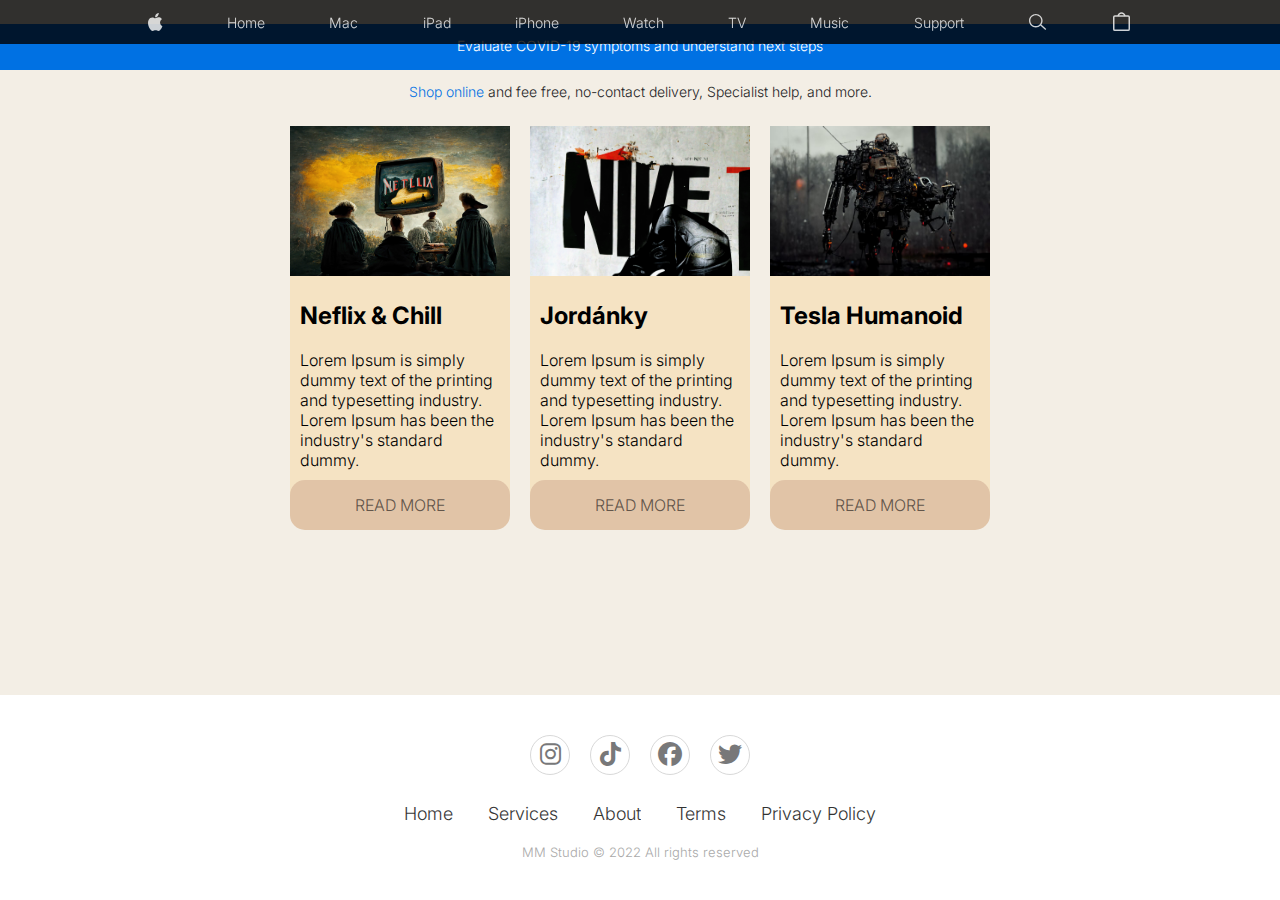
==== commit 531bba0f: "1 Test produktov" ====
--- a/index.html
+++ b/index.html
@@ -10,66 +10,13 @@
     <link rel="stylesheet" href="style.css">
     <link rel="stylesheet" type="text/css" href="https://cdnjs.cloudflare.com/ajax/libs/font-awesome/6.2.1/css/all.min.css">
 
-    <body style="background-color: #f3eee5;"></body>
+    <!-- <body style="background-color: #f3eee5;"></body> -->
 
     <link rel="icon" href="images/apple-logo.svg">
 </head> 
 <body>
 
-    <!-- <main>
-        <p >
-            Lorem Ipsum is simply dummy text of the printing and typesetting industry. Lorem Ipsum has been the industry's standard dummy text ever since the 1500s, when an unknown printer took a galley of type and scrambled it to make a type specimen book. It has survived not only five centuries, but also the leap into electronic typesetting, remaining essentially unchanged. It was popularised in the 1960s with the release of Letraset sheets containing Lorem Ipsum passages, and more recently with desktop publishing software like Aldus PageMaker including versions of Lorem Ipsum
-        </p>
-        <p >
-            Lorem Ipsum is simply dummy text of the printing and typesetting industry. Lorem Ipsum has been the industry's standard dummy text ever since the 1500s, when an unknown printer took a galley of type and scrambled it to make a type specimen book. It has survived not only five centuries, but also the leap into electronic typesetting, remaining essentially unchanged. It was popularised in the 1960s with the release of Letraset sheets containing Lorem Ipsum passages, and more recently with desktop publishing software like Aldus PageMaker including versions of Lorem Ipsum
-        </p>
-        <p >
-            Lorem Ipsum is simply dummy text of the printing and typesetting industry. Lorem Ipsum has been the industry's standard dummy text ever since the 1500s, when an unknown printer took a galley of type and scrambled it to make a type specimen book. It has survived not only five centuries, but also the leap into electronic typesetting, remaining essentially unchanged. It was popularised in the 1960s with the release of Letraset sheets containing Lorem Ipsum passages, and more recently with desktop publishing software like Aldus PageMaker including versions of Lorem Ipsum
-        </p>
-        <p >
-            Lorem Ipsum is simply dummy text of the printing and typesetting industry. Lorem Ipsum has been the industry's standard dummy text ever since the 1500s, when an unknown printer took a galley of type and scrambled it to make a type specimen book. It has survived not only five centuries, but also the leap into electronic typesetting, remaining essentially unchanged. It was popularised in the 1960s with the release of Letraset sheets containing Lorem Ipsum passages, and more recently with desktop publishing software like Aldus PageMaker including versions of Lorem Ipsum
-        </p>
-        <p >
-            Lorem Ipsum is simply dummy text of the printing and typesetting industry. Lorem Ipsum has been the industry's standard dummy text ever since the 1500s, when an unknown printer took a galley of type and scrambled it to make a type specimen book. It has survived not only five centuries, but also the leap into electronic typesetting, remaining essentially unchanged. It was popularised in the 1960s with the release of Letraset sheets containing Lorem Ipsum passages, and more recently with desktop publishing software like Aldus PageMaker including versions of Lorem Ipsum
-        </p>
-        <p >
-            Lorem Ipsum is simply dummy text of the printing and typesetting industry. Lorem Ipsum has been the industry's standard dummy text ever since the 1500s, when an unknown printer took a galley of type and scrambled it to make a type specimen book. It has survived not only five centuries, but also the leap into electronic typesetting, remaining essentially unchanged. It was popularised in the 1960s with the release of Letraset sheets containing Lorem Ipsum passages, and more recently with desktop publishing software like Aldus PageMaker including versions of Lorem Ipsum
-        </p>
-        <p >
-            Lorem Ipsum is simply dummy text of the printing and typesetting industry. Lorem Ipsum has been the industry's standard dummy text ever since the 1500s, when an unknown printer took a galley of type and scrambled it to make a type specimen book. It has survived not only five centuries, but also the leap into electronic typesetting, remaining essentially unchanged. It was popularised in the 1960s with the release of Letraset sheets containing Lorem Ipsum passages, and more recently with desktop publishing software like Aldus PageMaker including versions of Lorem Ipsum
-        </p>
-
-        <p >
-            Lorem Ipsum is simply dummy text of the printing and typesetting industry. Lorem Ipsum has been the industry's standard dummy text ever since the 1500s, when an unknown printer took a galley of type and scrambled it to make a type specimen book. It has survived not only five centuries, but also the leap into electronic typesetting, remaining essentially unchanged. It was popularised in the 1960s with the release of Letraset sheets containing Lorem Ipsum passages, and more recently with desktop publishing software like Aldus PageMaker including versions of Lorem Ipsum
-        </p>
-        <p >
-            Lorem Ipsum is simply dummy text of the printing and typesetting industry. Lorem Ipsum has been the industry's standard dummy text ever since the 1500s, when an unknown printer took a galley of type and scrambled it to make a type specimen book. It has survived not only five centuries, but also the leap into electronic typesetting, remaining essentially unchanged. It was popularised in the 1960s with the release of Letraset sheets containing Lorem Ipsum passages, and more recently with desktop publishing software like Aldus PageMaker including versions of Lorem Ipsum
-        </p>
-        <p >
-            Lorem Ipsum is simply dummy text of the printing and typesetting industry. Lorem Ipsum has been the industry's standard dummy text ever since the 1500s, when an unknown printer took a galley of type and scrambled it to make a type specimen book. It has survived not only five centuries, but also the leap into electronic typesetting, remaining essentially unchanged. It was popularised in the 1960s with the release of Letraset sheets containing Lorem Ipsum passages, and more recently with desktop publishing software like Aldus PageMaker including versions of Lorem Ipsum
-        </p>
-        <p >
-            Lorem Ipsum is simply dummy text of the printing and typesetting industry. Lorem Ipsum has been the industry's standard dummy text ever since the 1500s, when an unknown printer took a galley of type and scrambled it to make a type specimen book. It has survived not only five centuries, but also the leap into electronic typesetting, remaining essentially unchanged. It was popularised in the 1960s with the release of Letraset sheets containing Lorem Ipsum passages, and more recently with desktop publishing software like Aldus PageMaker including versions of Lorem Ipsum
-        </p>
-
-
-        <p >
-            Lorem Ipsum is simply dummy text of the printing and typesetting industry. Lorem Ipsum has been the industry's standard dummy text ever since the 1500s, when an unknown printer took a galley of type and scrambled it to make a type specimen book. It has survived not only five centuries, but also the leap into electronic typesetting, remaining essentially unchanged. It was popularised in the 1960s with the release of Letraset sheets containing Lorem Ipsum passages, and more recently with desktop publishing software like Aldus PageMaker including versions of Lorem Ipsum
-        </p>
-
-        <p >
-            Lorem Ipsum is simply dummy text of the printing and typesetting industry. Lorem Ipsum has been the industry's standard dummy text ever since the 1500s, when an unknown printer took a galley of type and scrambled it to make a type specimen book. It has survived not only five centuries, but also the leap into electronic typesetting, remaining essentially unchanged. It was popularised in the 1960s with the release of Letraset sheets containing Lorem Ipsum passages, and more recently with desktop publishing software like Aldus PageMaker including versions of Lorem Ipsum
-        </p>
-        <p >
-            Lorem Ipsum is simply dummy text of the printing and typesetting industry. Lorem Ipsum has been the industry's standard dummy text ever since the 1500s, when an unknown printer took a galley of type and scrambled it to make a type specimen book. It has survived not only five centuries, but also the leap into electronic typesetting, remaining essentially unchanged. It was popularised in the 1960s with the release of Letraset sheets containing Lorem Ipsum passages, and more recently with desktop publishing software like Aldus PageMaker including versions of Lorem Ipsum
-        </p>
-        <p >
-            Lorem Ipsum is simply dummy text of the printing and typesetting industry. Lorem Ipsum has been the industry's standard dummy text ever since the 1500s, when an unknown printer took a galley of type and scrambled it to make a type specimen book. It has survived not only five centuries, but also the leap into electronic typesetting, remaining essentially unchanged. It was popularised in the 1960s with the release of Letraset sheets containing Lorem Ipsum passages, and more recently with desktop publishing software like Aldus PageMaker including versions of Lorem Ipsum
-        </p>
-
-        
-
-    </main> -->
+
 
 
     <!-- Produkty Slider -->
@@ -91,23 +38,80 @@
         </div>
 
     </section> -->
+    <!-- Koniec Produkt Slider -->
 
     <!-- Informacie -->
 
     <div class="information">
         <a href="https://www.worldometers.info/coronavirus/"
         >Evaluate COVID-19 symptoms and understand next steps
-        <img src="fa-solid fa-caret-right" alt="">
         </a>
     </div>
+
     <div class="information information-2">
         <a href="#">Shop online </a> and fee free, no-contact delivery, Specialist
         help, and more.
         
     </div>
 
-
-    <!-- Koniec Produkt Slider -->
+    <!-- Koniec Informacie -->
+
+    <!-- Test foot -->
+    <!-- <main>
+        <p >
+            Lorem Ipsum is simply dummy text of the printing and typesetting industry. Lorem Ipsum has been the industry's standard dummy text ever since the 1500s, when an unknown printer took a galley of type and scrambled it to make a type specimen book. It has survived not only five centuries, but also the leap into electronic typesetting, remaining essentially unchanged. It was popularised in the 1960s with the release of Letraset sheets containing Lorem Ipsum passages, and more recently with desktop publishing software like Aldus PageMaker including versions of Lorem Ipsum
+        </p>
+        <p >
+            Lorem Ipsum is simply dummy text of the printing and typesetting industry. Lorem Ipsum has been the industry's standard dummy text ever since the 1500s, when an unknown printer took a galley of type and scrambled it to make a type specimen book. It has survived not only five centuries, but also the leap into electronic typesetting, remaining essentially unchanged. It was popularised in the 1960s with the release of Letraset sheets containing Lorem Ipsum passages, and more recently with desktop publishing software like Aldus PageMaker including versions of Lorem Ipsum
+        </p>
+        <p >
+            Lorem Ipsum is simply dummy text of the printing and typesetting industry. Lorem Ipsum has been the industry's standard dummy text ever since the 1500s, when an unknown printer took a galley of type and scrambled it to make a type specimen book. It has survived not only five centuries, but also the leap into electronic typesetting, remaining essentially unchanged. It was popularised in the 1960s with the release of Letraset sheets containing Lorem Ipsum passages, and more recently with desktop publishing software like Aldus PageMaker including versions of Lorem Ipsum
+        </p>
+        <p >
+            Lorem Ipsum is simply dummy text of the printing and typesetting industry. Lorem Ipsum has been the industry's standard dummy text ever since the 1500s, when an unknown printer took a galley of type and scrambled it to make a type specimen book. It has survived not only five centuries, but also the leap into electronic typesetting, remaining essentially unchanged. It was popularised in the 1960s with the release of Letraset sheets containing Lorem Ipsum passages, and more recently with desktop publishing software like Aldus PageMaker including versions of Lorem Ipsum
+        </p>
+        <p >
+            Lorem Ipsum is simply dummy text of the printing and typesetting industry. Lorem Ipsum has been the industry's standard dummy text ever since the 1500s, when an unknown printer took a galley of type and scrambled it to make a type specimen book. It has survived not only five centuries, but also the leap into electronic typesetting, remaining essentially unchanged. It was popularised in the 1960s with the release of Letraset sheets containing Lorem Ipsum passages, and more recently with desktop publishing software like Aldus PageMaker including versions of Lorem Ipsum
+        </p>
+        <p >
+            Lorem Ipsum is simply dummy text of the printing and typesetting industry. Lorem Ipsum has been the industry's standard dummy text ever since the 1500s, when an unknown printer took a galley of type and scrambled it to make a type specimen book. It has survived not only five centuries, but also the leap into electronic typesetting, remaining essentially unchanged. It was popularised in the 1960s with the release of Letraset sheets containing Lorem Ipsum passages, and more recently with desktop publishing software like Aldus PageMaker including versions of Lorem Ipsum
+        </p>
+        <p >
+            Lorem Ipsum is simply dummy text of the printing and typesetting industry. Lorem Ipsum has been the industry's standard dummy text ever since the 1500s, when an unknown printer took a galley of type and scrambled it to make a type specimen book. It has survived not only five centuries, but also the leap into electronic typesetting, remaining essentially unchanged. It was popularised in the 1960s with the release of Letraset sheets containing Lorem Ipsum passages, and more recently with desktop publishing software like Aldus PageMaker including versions of Lorem Ipsum
+        </p>
+
+        <p >
+            Lorem Ipsum is simply dummy text of the printing and typesetting industry. Lorem Ipsum has been the industry's standard dummy text ever since the 1500s, when an unknown printer took a galley of type and scrambled it to make a type specimen book. It has survived not only five centuries, but also the leap into electronic typesetting, remaining essentially unchanged. It was popularised in the 1960s with the release of Letraset sheets containing Lorem Ipsum passages, and more recently with desktop publishing software like Aldus PageMaker including versions of Lorem Ipsum
+        </p>
+        <p >
+            Lorem Ipsum is simply dummy text of the printing and typesetting industry. Lorem Ipsum has been the industry's standard dummy text ever since the 1500s, when an unknown printer took a galley of type and scrambled it to make a type specimen book. It has survived not only five centuries, but also the leap into electronic typesetting, remaining essentially unchanged. It was popularised in the 1960s with the release of Letraset sheets containing Lorem Ipsum passages, and more recently with desktop publishing software like Aldus PageMaker including versions of Lorem Ipsum
+        </p>
+        <p >
+            Lorem Ipsum is simply dummy text of the printing and typesetting industry. Lorem Ipsum has been the industry's standard dummy text ever since the 1500s, when an unknown printer took a galley of type and scrambled it to make a type specimen book. It has survived not only five centuries, but also the leap into electronic typesetting, remaining essentially unchanged. It was popularised in the 1960s with the release of Letraset sheets containing Lorem Ipsum passages, and more recently with desktop publishing software like Aldus PageMaker including versions of Lorem Ipsum
+        </p>
+        <p >
+            Lorem Ipsum is simply dummy text of the printing and typesetting industry. Lorem Ipsum has been the industry's standard dummy text ever since the 1500s, when an unknown printer took a galley of type and scrambled it to make a type specimen book. It has survived not only five centuries, but also the leap into electronic typesetting, remaining essentially unchanged. It was popularised in the 1960s with the release of Letraset sheets containing Lorem Ipsum passages, and more recently with desktop publishing software like Aldus PageMaker including versions of Lorem Ipsum
+        </p>
+
+
+        <p >
+            Lorem Ipsum is simply dummy text of the printing and typesetting industry. Lorem Ipsum has been the industry's standard dummy text ever since the 1500s, when an unknown printer took a galley of type and scrambled it to make a type specimen book. It has survived not only five centuries, but also the leap into electronic typesetting, remaining essentially unchanged. It was popularised in the 1960s with the release of Letraset sheets containing Lorem Ipsum passages, and more recently with desktop publishing software like Aldus PageMaker including versions of Lorem Ipsum
+        </p>
+
+        <p >
+            Lorem Ipsum is simply dummy text of the printing and typesetting industry. Lorem Ipsum has been the industry's standard dummy text ever since the 1500s, when an unknown printer took a galley of type and scrambled it to make a type specimen book. It has survived not only five centuries, but also the leap into electronic typesetting, remaining essentially unchanged. It was popularised in the 1960s with the release of Letraset sheets containing Lorem Ipsum passages, and more recently with desktop publishing software like Aldus PageMaker including versions of Lorem Ipsum
+        </p>
+        <p >
+            Lorem Ipsum is simply dummy text of the printing and typesetting industry. Lorem Ipsum has been the industry's standard dummy text ever since the 1500s, when an unknown printer took a galley of type and scrambled it to make a type specimen book. It has survived not only five centuries, but also the leap into electronic typesetting, remaining essentially unchanged. It was popularised in the 1960s with the release of Letraset sheets containing Lorem Ipsum passages, and more recently with desktop publishing software like Aldus PageMaker including versions of Lorem Ipsum
+        </p>
+        <p >
+            Lorem Ipsum is simply dummy text of the printing and typesetting industry. Lorem Ipsum has been the industry's standard dummy text ever since the 1500s, when an unknown printer took a galley of type and scrambled it to make a type specimen book. It has survived not only five centuries, but also the leap into electronic typesetting, remaining essentially unchanged. It was popularised in the 1960s with the release of Letraset sheets containing Lorem Ipsum passages, and more recently with desktop publishing software like Aldus PageMaker including versions of Lorem Ipsum
+        </p>
+    </main> -->
+    <!-- Koniec Testu foot -->
+
+
+
     <div id = "preloader"></div>
 
 
@@ -238,7 +242,29 @@
 
     </div>
 
-    <!-- Hlavicka Stranky -->
+    <section class="container-product">
+        <div class="card-product">
+            <div class="card-product-image product1"></div>
+            <h2>Neflix & Chill</h2>
+            <p>Lorem Ipsum is simply dummy text of the printing and typesetting industry. Lorem Ipsum has been the industry's standard dummy.</p>
+            <a href="">READ MORE</a>
+        </div>
+        <div class="card-product">
+            <div class="card-product-image product2"></div>
+            <h2>Jordánky</h2>
+            <p>Lorem Ipsum is simply dummy text of the printing and typesetting industry. Lorem Ipsum has been the industry's standard dummy.</p>
+            <a href="">READ MORE</a>
+        </div>
+        <div class="card-product">
+            <div class="card-product-image product3"></div>
+            <h2>Tesla Humanoid</h2>
+            <p>Lorem Ipsum is simply dummy text of the printing and typesetting industry. Lorem Ipsum has been the industry's standard dummy.</p>
+            <a href="">READ MORE</a>
+        </div>
+    </section>
+
+
+    <!-- Footer Stranky -->
 
     <section class="footer">
         <div class="social">
@@ -268,10 +294,8 @@
         <p class="copyright">
             MM Studio © 2022 All rights reserved
         </p>
-
-        <!-- Koniec Hlavicky -->
-
     </section>
+    <!-- Footer Stranky  Koniec-->
 
 
     <div class="overlay"></div>
--- a/style.css
+++ b/style.css
@@ -13,11 +13,19 @@
     box-sizing: border-box;
 }
 
+html {
+    height: 100%;
+}
+
 
 body {
     font-family: "Inter", sans-serif;
     font-weight: 300;
     overflow-y: scroll;
+    min-height: 100%;
+    display: flex;
+    flex-direction: column;
+    background-color: #f3eee5;;
 }
 
 /* Desktop Nav */
@@ -647,6 +655,7 @@
 .footer {
     padding: 40px 0;
     background-color: #ffffff;
+    margin-top: auto;
 }
 
 .footer .social {
@@ -705,13 +714,15 @@
     color: #aaa;
 }
 
+/* Inforativna Hlavicka */
+
 .information {
-    height: 45px;
+    height: 46px;
     width: 100%;
     background: var(--blue);
     text-align: center;
-    line-height: 45px;
-    margin-top: 44px;   
+    line-height: 44px;
+    margin-top: 24px;   
     font-size: 14px;
 }
 
@@ -733,4 +744,74 @@
 .information-2 a {
     color: var(--blue);
     
+}
+
+/* Produkty Container */
+
+.container-product {
+    display: flex;
+    justify-content: center;
+    flex-wrap: nowrap;
+}
+
+.card-product {
+    background-color: #f5e3c3;
+    width: 220px;
+    height: 400px;
+    margin: 10px;
+    border-radius: 15px;
+}
+
+.card-product-image {
+    background-color: aqua;
+    height: 150px;
+    margin-bottom: 15px 15px 0 0;
+}
+
+.product1 {
+    background-image: url(./produkty/produkt1.png);
+    height: 150px;
+    margin-bottom: 15px;
+    background-size: cover;
+    
+}
+
+.product2 {
+    background-image: url(./produkty/produkt2.png);
+    height: 150px;
+    margin-bottom: 15px;
+    background-size: cover;
+}
+
+.product3 {
+    background-image: url(./produkty/produkt3.jpg);
+    height: 150px;
+    margin-bottom: 15px;
+    background-size: cover;
+}
+
+.card-product h2 {
+    padding: 10px;
+}
+
+.card-product p {
+    padding: 10px;
+}
+
+.card-product a {
+    background-color: #e1c4a7;
+    color: #62554a;
+    padding: 15px 20px;
+    display: block;
+    text-align: center;
+    border-radius: 15px;
+    text-decoration: none;
+}
+
+.card-product a:hover {
+    background-color: #3a322c;
+    color: white;
+    cursor: pointer;
+    transform: scale(1.03);
+    transition: all 1s ease;
 }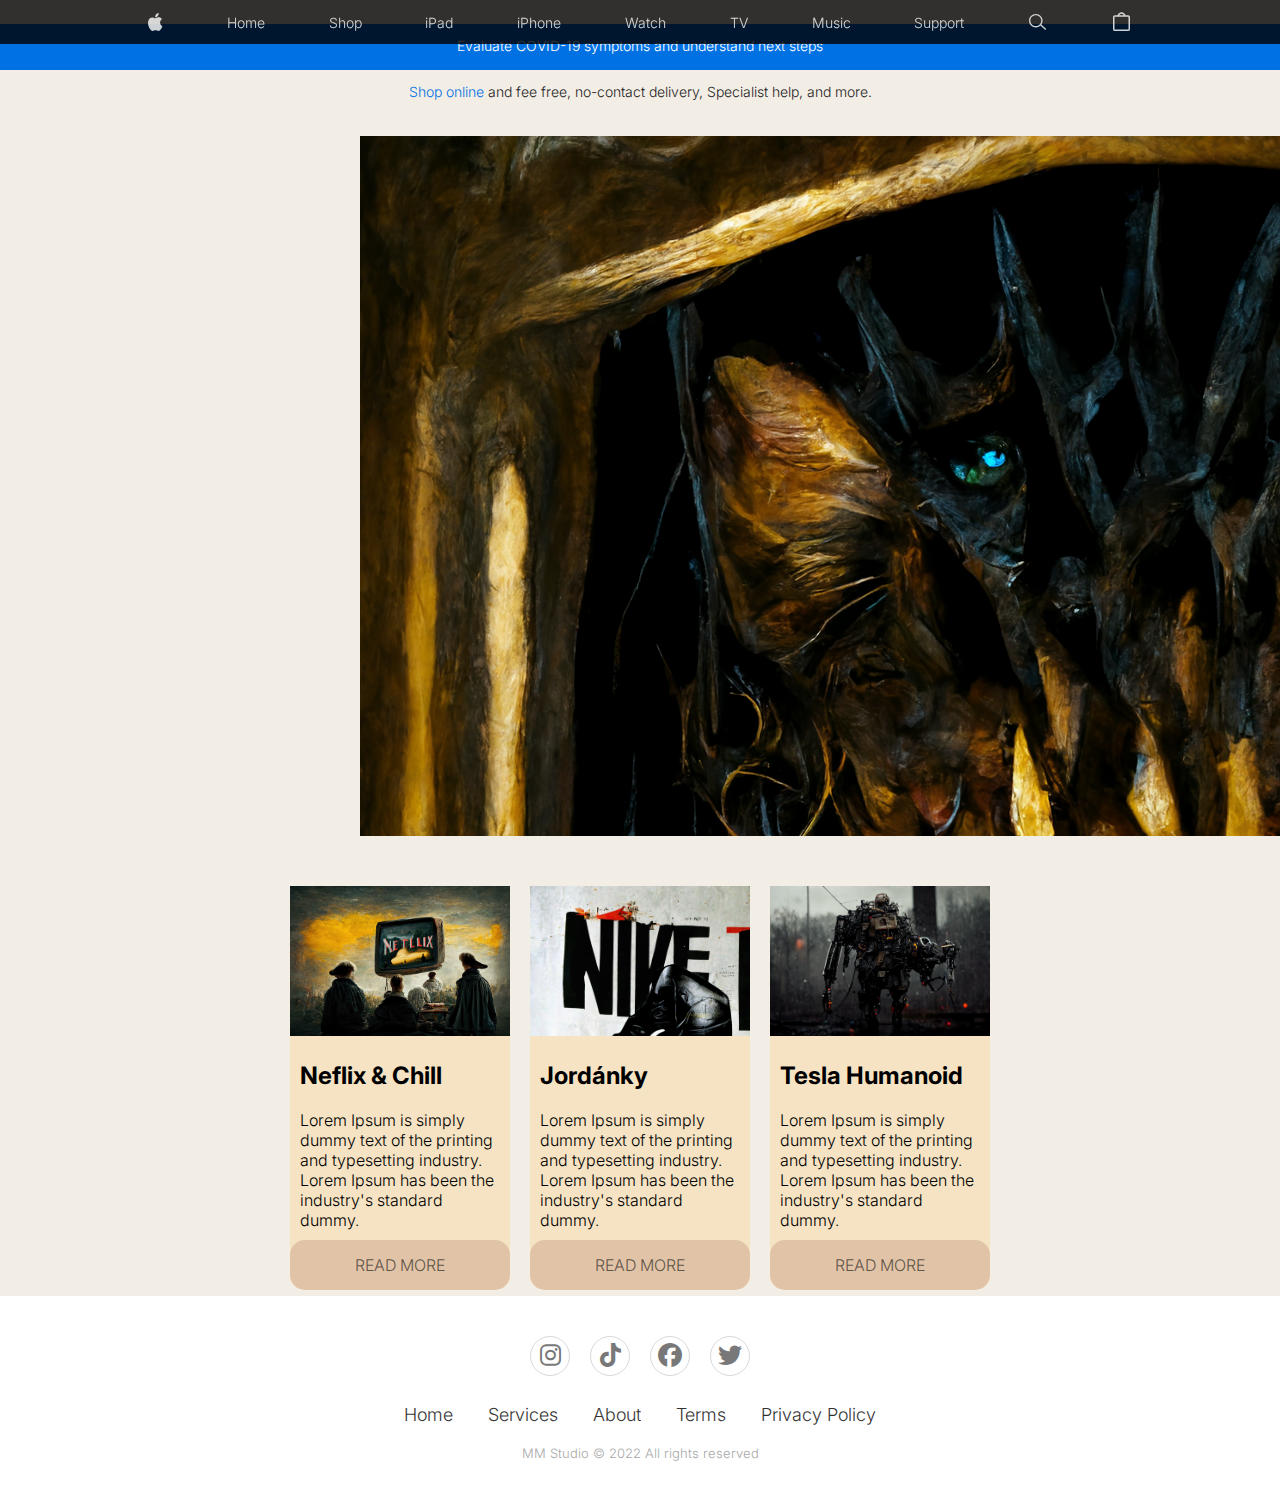
==== commit b91113c7: "Version 1,5" ====
--- a/index.html
+++ b/index.html
@@ -18,28 +18,6 @@
 
 
 
-
-    <!-- Produkty Slider -->
-
-    <!-- <section class="product-slider">
-        <h2 class="product-category">Best Selling</h2>
-        <button class="pre-btn"><i class="fa-solid fa-arrow-right" alt=""></i></button>
-        <button class="nxt-btn"><i class="fa-solid fa-arrow-right" alt=""></i></button>
-
-        <div class="product-container">
-            <div class="product-card">
-                <div class="product-image">
-                    <span class="discount-tag">50% off</span>
-                    <img src="produkty/produkt1.png" class="product-thumb" alt="">
-                    <button class="card-btn">Popici Obraz</button>
-                </div>
-                <div class="product-info"></div>
-            </div>
-        </div>
-
-    </section> -->
-    <!-- Koniec Produkt Slider -->
-
     <!-- Informacie -->
 
     <div class="information">
@@ -145,7 +123,7 @@
                     <a href="index.html">Home</a>
                 </li>
                 <li>
-                    <a href="about.html">Mac</a>
+                    <a href="Shop.html">Shop</a>
                 </li>
                 <li>
                     <a href="#">iPad</a>
@@ -242,6 +220,22 @@
 
     </div>
 
+    <section class="slider-frame">
+        <div class="slider-images">
+            <div class="img-slider-container">
+                <img src="produkty/produkt1.png">
+            </div>
+            <div class="img-slider-container">
+                <img src="produkty/produkt2.png">
+            </div>
+            <div class="img-slider-container">
+                <img src="produkty/produkt4.png">
+            </div>
+        </div>
+
+    </section>
+
+
     <section class="container-product">
         <div class="card-product">
             <div class="card-product-image product1"></div>
--- a/style.css
+++ b/style.css
@@ -808,10 +808,214 @@
     text-decoration: none;
 }
 
+
 .card-product a:hover {
     background-color: #3a322c;
     color: white;
     cursor: pointer;
     transform: scale(1.03);
     transition: all 1s ease;
+}
+
+/* Start Slider Showcase */
+
+.slider-frame {
+    overflow: hidden;
+    height: 700px;
+    width: 1200px;
+    margin-left: 360px;
+    margin-top: 20px;
+    margin-bottom: 40px;
+    user-select: none;
+}
+
+@-webkit-keyframes slide_animation {
+    0% {left: 0px;}
+    10% {left: 0px;}
+    20% {left: 1200px;}
+    30% {left: 1200px;}
+    40% {left: 2400px;}
+    50% {left: 2400px;}
+    60% {left: 1200px;}
+    70% {left: 1200px;}
+    80% {left: 0px;}
+    90% {left: 0px;}
+    100% {left: 0px;}
+}
+
+.slider-images {
+    width: 3600px;
+    height: 800px;
+    margin: 0 0 0 -2400px;
+    position: relative;
+    -webkit-animation-name: slide_animation;
+    -webkit-animation-duration: 33s;
+    -webkit-animation-iteration-count: infinite;
+    -webkit-animation-direction: alternate;
+    -webkit-animation-play-state: running;
+}
+
+.img-slider-container {
+    height: 800px;
+    width: 1200px;
+    position: relative;
+    float: left;
+}
+
+/* Koniec Slider Showcase */
+
+/* Shop Page */
+
+#page-shop-header {
+    background-image: url(images/boredapeyachtclub.jpeg);
+    width: 100%;
+    height: 30vh;
+    background-size: cover;
+    margin-top: 24px;
+    display: flex;
+    justify-content: center;
+    text-align: center;
+    flex-direction: column;
+    padding: 14px;
+}
+
+
+#page-shop-header h2 {
+    font-weight: 800;
+    font-size: 50px;
+    color: white;
+}
+
+
+#page-shop-header p {
+    font-weight: 400;
+    color: white;
+}
+
+/* product1 */
+
+#product1 .pro {
+    width: 23%;
+    min-width: 250px;
+    padding: 10px 12px;
+    border: 1px solid #e4d9bb;
+    border-radius: 25px;
+    cursor: pointer;
+    box-shadow: 20px 20px 30px rgba(0, 0, 0, 0.02);
+    margin: 15px 0;
+    transition: 0.2s ease;
+    position: relative;
+}
+
+#product1 .pro:hover {
+    box-shadow: 20px 20px 30px rgba(0, 0, 0, 0.06);
+}
+
+#product1 .pro img {
+    width: 100%;
+    border-radius: 20px;
+}
+
+#product1 .pro .des {
+    text-align: start;
+    padding: 10px 0;
+}
+
+#product1 .pro .des span{
+    color: #606063;
+    font-size: 12px;
+}
+
+#product1 .pro .des h5 {
+    padding-top: 7px;
+    color: #1a1a1a;
+    font-size: 14px;
+}
+
+#product1 .pro .des i {
+    font-size: 12px;
+    color: rgb(228, 170, 24);
+}
+
+#product1 .pro .des h4 {
+    padding-top: 7px;
+    font-size: 15px;
+    font-weight: 400;
+    color: #088178;
+}
+
+
+/* Single Product */
+#prodetails {
+    display: flex;
+    margin-top: 50px;
+}
+
+#prodetails .single-pro-image{
+    width: 40%;
+    margin-right: 090px;
+
+}
+
+.small-img-group {
+    display: flex;
+    justify-content: space-between;
+}
+
+.small-img-col {
+    flex-basis: 24%;
+    cursor: pointer;
+}
+
+#prodetails .single-pro-details {
+    width: 100%;   
+}
+
+#prodetails .single-pro-details  h4{
+    padding: 40px 0 20px 0;
+   
+}
+
+#prodetails .single-pro-details  h2{
+    font-size: 26px;
+   
+}
+
+#prodetails .single-pro-details input {
+    width: 50px;
+    height: 47px;
+    padding-left: 10px;
+    font-size: 16px;
+    margin-right: 10px;
+}
+
+#prodetails .single-pro-details input:focus {
+    outline: none;
+}
+
+#prodetails .single-pro-details button {
+    background: #088178;
+    color: white;
+    text-transform: uppercase;
+    text-decoration: none;
+    padding: 15px 30px;
+    display: inline-block;
+    border-radius: 100px;
+    transition: all .2s;
+    position: absolute;
+    margin-bottom: 10px;
+}
+
+#prodetails .single-pro-details button:hover {
+    transform: translateY(-3px);
+    box-shadow: 0 10px 20px rgba(0, 0, 0, 0.2);
+}
+
+#prodetails .single-pro-details button:active {
+    transform: translateY(-1px);
+    box-shadow: 0 5px 10px rgba(0, 0, 0, 0.2);
+}
+
+#prodetails .single-pro-details span {
+    line-height: 25px;
 }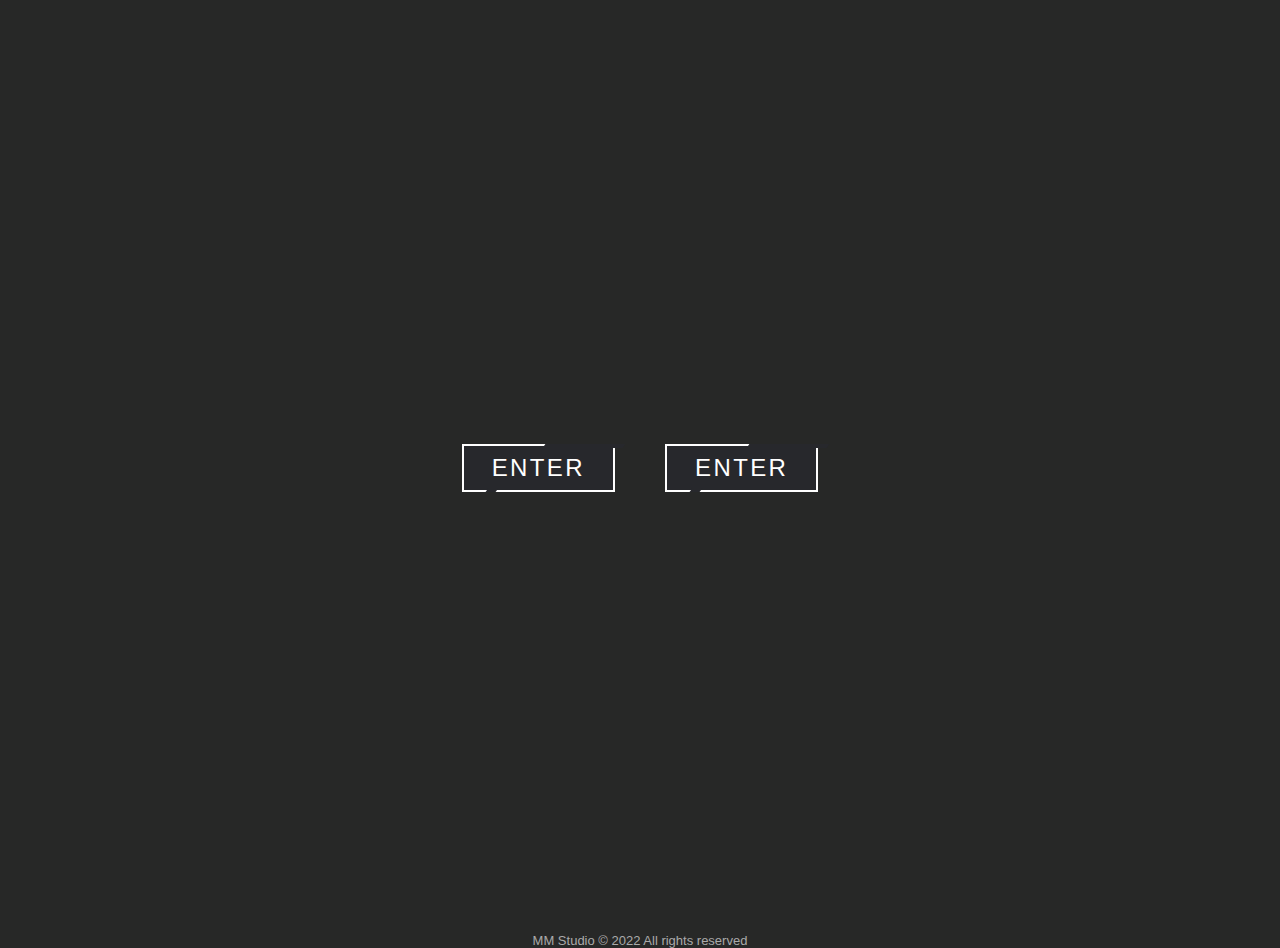
==== commit d840755d: "Provizórna Enter Stranka" ====
--- a/index.html
+++ b/index.html
@@ -5,304 +5,29 @@
     <meta http-equiv="X-UA-Compatible" content="IE=edge">
     <meta name="viewport" content="width=device-width, initial-scale=1.0">
     <title>MM Studio</title>
-    <link rel="preconnect" href="https://fonts.gstatic.com">
-    <link href="https://fonts.googleapis.com/css2?family=Inter:wght@300;400&display=swap" rel="stylesheet">
-    <link rel="stylesheet" href="style.css">
-    <link rel="stylesheet" type="text/css" href="https://cdnjs.cloudflare.com/ajax/libs/font-awesome/6.2.1/css/all.min.css">
+    <meta name="description" content="Free Web tutorials for HTML and CSS">
+    <link rel="stylesheet" href="assets/css/mainwebstyle.css">
+    <link rel="canonical" href="https://www.gucci.com/">
+</head>
+<body>
+    <div class="background-img"> &nbsp; </div>
 
-    <!-- <body style="background-color: #f3eee5;"></body> -->
 
-    <link rel="icon" href="images/apple-logo.svg">
-</head> 
-<body>
+    <div class="buttons-1">
+        <a href="index2.html"><span>ENTER</span><i></i></a>
+        <a href="#"><span>ENTER</span><i></i></a>
+    </div>
 
 
 
-    <!-- Informacie -->
 
-    <div class="information">
-        <a href="https://www.worldometers.info/coronavirus/"
-        >Evaluate COVID-19 symptoms and understand next steps
-        </a>
-    </div>
-
-    <div class="information information-2">
-        <a href="#">Shop online </a> and fee free, no-contact delivery, Specialist
-        help, and more.
-        
-    </div>
-
-    <!-- Koniec Informacie -->
-
-    <!-- Test foot -->
-    <!-- <main>
-        <p >
-            Lorem Ipsum is simply dummy text of the printing and typesetting industry. Lorem Ipsum has been the industry's standard dummy text ever since the 1500s, when an unknown printer took a galley of type and scrambled it to make a type specimen book. It has survived not only five centuries, but also the leap into electronic typesetting, remaining essentially unchanged. It was popularised in the 1960s with the release of Letraset sheets containing Lorem Ipsum passages, and more recently with desktop publishing software like Aldus PageMaker including versions of Lorem Ipsum
-        </p>
-        <p >
-            Lorem Ipsum is simply dummy text of the printing and typesetting industry. Lorem Ipsum has been the industry's standard dummy text ever since the 1500s, when an unknown printer took a galley of type and scrambled it to make a type specimen book. It has survived not only five centuries, but also the leap into electronic typesetting, remaining essentially unchanged. It was popularised in the 1960s with the release of Letraset sheets containing Lorem Ipsum passages, and more recently with desktop publishing software like Aldus PageMaker including versions of Lorem Ipsum
-        </p>
-        <p >
-            Lorem Ipsum is simply dummy text of the printing and typesetting industry. Lorem Ipsum has been the industry's standard dummy text ever since the 1500s, when an unknown printer took a galley of type and scrambled it to make a type specimen book. It has survived not only five centuries, but also the leap into electronic typesetting, remaining essentially unchanged. It was popularised in the 1960s with the release of Letraset sheets containing Lorem Ipsum passages, and more recently with desktop publishing software like Aldus PageMaker including versions of Lorem Ipsum
-        </p>
-        <p >
-            Lorem Ipsum is simply dummy text of the printing and typesetting industry. Lorem Ipsum has been the industry's standard dummy text ever since the 1500s, when an unknown printer took a galley of type and scrambled it to make a type specimen book. It has survived not only five centuries, but also the leap into electronic typesetting, remaining essentially unchanged. It was popularised in the 1960s with the release of Letraset sheets containing Lorem Ipsum passages, and more recently with desktop publishing software like Aldus PageMaker including versions of Lorem Ipsum
-        </p>
-        <p >
-            Lorem Ipsum is simply dummy text of the printing and typesetting industry. Lorem Ipsum has been the industry's standard dummy text ever since the 1500s, when an unknown printer took a galley of type and scrambled it to make a type specimen book. It has survived not only five centuries, but also the leap into electronic typesetting, remaining essentially unchanged. It was popularised in the 1960s with the release of Letraset sheets containing Lorem Ipsum passages, and more recently with desktop publishing software like Aldus PageMaker including versions of Lorem Ipsum
-        </p>
-        <p >
-            Lorem Ipsum is simply dummy text of the printing and typesetting industry. Lorem Ipsum has been the industry's standard dummy text ever since the 1500s, when an unknown printer took a galley of type and scrambled it to make a type specimen book. It has survived not only five centuries, but also the leap into electronic typesetting, remaining essentially unchanged. It was popularised in the 1960s with the release of Letraset sheets containing Lorem Ipsum passages, and more recently with desktop publishing software like Aldus PageMaker including versions of Lorem Ipsum
-        </p>
-        <p >
-            Lorem Ipsum is simply dummy text of the printing and typesetting industry. Lorem Ipsum has been the industry's standard dummy text ever since the 1500s, when an unknown printer took a galley of type and scrambled it to make a type specimen book. It has survived not only five centuries, but also the leap into electronic typesetting, remaining essentially unchanged. It was popularised in the 1960s with the release of Letraset sheets containing Lorem Ipsum passages, and more recently with desktop publishing software like Aldus PageMaker including versions of Lorem Ipsum
-        </p>
-
-        <p >
-            Lorem Ipsum is simply dummy text of the printing and typesetting industry. Lorem Ipsum has been the industry's standard dummy text ever since the 1500s, when an unknown printer took a galley of type and scrambled it to make a type specimen book. It has survived not only five centuries, but also the leap into electronic typesetting, remaining essentially unchanged. It was popularised in the 1960s with the release of Letraset sheets containing Lorem Ipsum passages, and more recently with desktop publishing software like Aldus PageMaker including versions of Lorem Ipsum
-        </p>
-        <p >
-            Lorem Ipsum is simply dummy text of the printing and typesetting industry. Lorem Ipsum has been the industry's standard dummy text ever since the 1500s, when an unknown printer took a galley of type and scrambled it to make a type specimen book. It has survived not only five centuries, but also the leap into electronic typesetting, remaining essentially unchanged. It was popularised in the 1960s with the release of Letraset sheets containing Lorem Ipsum passages, and more recently with desktop publishing software like Aldus PageMaker including versions of Lorem Ipsum
-        </p>
-        <p >
-            Lorem Ipsum is simply dummy text of the printing and typesetting industry. Lorem Ipsum has been the industry's standard dummy text ever since the 1500s, when an unknown printer took a galley of type and scrambled it to make a type specimen book. It has survived not only five centuries, but also the leap into electronic typesetting, remaining essentially unchanged. It was popularised in the 1960s with the release of Letraset sheets containing Lorem Ipsum passages, and more recently with desktop publishing software like Aldus PageMaker including versions of Lorem Ipsum
-        </p>
-        <p >
-            Lorem Ipsum is simply dummy text of the printing and typesetting industry. Lorem Ipsum has been the industry's standard dummy text ever since the 1500s, when an unknown printer took a galley of type and scrambled it to make a type specimen book. It has survived not only five centuries, but also the leap into electronic typesetting, remaining essentially unchanged. It was popularised in the 1960s with the release of Letraset sheets containing Lorem Ipsum passages, and more recently with desktop publishing software like Aldus PageMaker including versions of Lorem Ipsum
-        </p>
-
-
-        <p >
-            Lorem Ipsum is simply dummy text of the printing and typesetting industry. Lorem Ipsum has been the industry's standard dummy text ever since the 1500s, when an unknown printer took a galley of type and scrambled it to make a type specimen book. It has survived not only five centuries, but also the leap into electronic typesetting, remaining essentially unchanged. It was popularised in the 1960s with the release of Letraset sheets containing Lorem Ipsum passages, and more recently with desktop publishing software like Aldus PageMaker including versions of Lorem Ipsum
-        </p>
-
-        <p >
-            Lorem Ipsum is simply dummy text of the printing and typesetting industry. Lorem Ipsum has been the industry's standard dummy text ever since the 1500s, when an unknown printer took a galley of type and scrambled it to make a type specimen book. It has survived not only five centuries, but also the leap into electronic typesetting, remaining essentially unchanged. It was popularised in the 1960s with the release of Letraset sheets containing Lorem Ipsum passages, and more recently with desktop publishing software like Aldus PageMaker including versions of Lorem Ipsum
-        </p>
-        <p >
-            Lorem Ipsum is simply dummy text of the printing and typesetting industry. Lorem Ipsum has been the industry's standard dummy text ever since the 1500s, when an unknown printer took a galley of type and scrambled it to make a type specimen book. It has survived not only five centuries, but also the leap into electronic typesetting, remaining essentially unchanged. It was popularised in the 1960s with the release of Letraset sheets containing Lorem Ipsum passages, and more recently with desktop publishing software like Aldus PageMaker including versions of Lorem Ipsum
-        </p>
-        <p >
-            Lorem Ipsum is simply dummy text of the printing and typesetting industry. Lorem Ipsum has been the industry's standard dummy text ever since the 1500s, when an unknown printer took a galley of type and scrambled it to make a type specimen book. It has survived not only five centuries, but also the leap into electronic typesetting, remaining essentially unchanged. It was popularised in the 1960s with the release of Letraset sheets containing Lorem Ipsum passages, and more recently with desktop publishing software like Aldus PageMaker including versions of Lorem Ipsum
-        </p>
-    </main> -->
-    <!-- Koniec Testu foot -->
-
-
-
-    <div id = "preloader"></div>
-
-
-
-    <div class="nav-container">
-        <nav>
-            <ul class="mobile-nav">
-                <li>
-                    <div class="menu-icon-container">
-                        <div class="menu-icon">
-                            <span class="line-1"></span>
-                            <span class="line-2"></span>
-                        </div>
-                    </div>
-                </li>
-
-                <li>
-                    <a href="#" class="link-logo"></a>
-                </li>
-
-                <li>
-                    <a href="" class="link-bag"></a>
-                </li>
-            </ul>
-
-            <ul class="desktop-nav">
-                <li>
-                    <a href="index.html" class="link-logo"></a>
-                </li>
-                <li>
-                    <a href="index.html">Home</a>
-                </li>
-                <li>
-                    <a href="Shop.html">Shop</a>
-                </li>
-                <li>
-                    <a href="#">iPad</a>
-                </li>
-                <li>
-                    <a href="#">iPhone</a>
-                </li>
-                <li>
-                    <a href="#">Watch</a>
-                </li>
-                <li>
-                    <a href="#">TV</a>
-                </li>
-                <li>
-                    <a href="#">Music</a>
-                </li>
-                <li>
-                    <a href="#">Support</a>
-                </li>
-                <li>
-                    <a href="#" class="link-search"></a>
-                </li>
-                <li>
-                    <a href="#" class="link-bag"></a>
-                </li>
-            </ul>
-        </nav>
-
-        <!-- End of navigation menu items -->
-
-        <div class="search-container hide">
-            <div class="link-search"></div>
-            <div class="search-bar">
-                <form action="">
-                    <input type="text" placeholder="Search dpstudio.com">
-                </form>
-            </div>
-            <div class="link-close"></div>
-
-            <div class="quick-links">
-                <h2>Quick Links</h2>
-                <ul>
-                    <li>
-                        <a href="#">Odkaz 1</a>
-                    </li>
-                    <li>
-                        <a href="#">Odkaz 2</a>
-                    </li>
-                    <li>
-                        <a href="#">Odkaz 3</a>
-                    </li>
-                    <li>
-                        <a href="#">Odkaz 4</a>
-                    </li>
-                    <li>
-                        <a href="#">Odkaz 5</a>
-                    </li>
-                </ul>
-            </div>
-        </div>
-
-
-        <div class="mobile-search-container">
-            <div class="link-search"></div>
-            <div class="search-bar">
-                <form action="">
-                    <input type="text" placeholder="Search apple.com">
-                </form>
-            </div>
-            <span class="cancel-btn">Zrušiť</span>
-
-            <div class="quick-links">
-                <h2>Quick Links</h2>
-                <ul>
-                    <li>
-                        <a href="#">Odkaz 1</a>
-                    </li>
-                    <li>
-                        <a href="#">Odkaz 2</a>
-                    </li>
-                    <li>
-                        <a href="#">Odkaz 3</a>
-                    </li>
-                    <li>
-                        <a href="#">Odkaz 4</a>
-                    </li>
-                    <li>
-                        <a href="#">Odkaz 5</a>
-                    </li>
-                </ul>
-            </div>
-        </div>
-        
-
-    </div>
-
-    <section class="slider-frame">
-        <div class="slider-images">
-            <div class="img-slider-container">
-                <img src="produkty/produkt1.png">
-            </div>
-            <div class="img-slider-container">
-                <img src="produkty/produkt2.png">
-            </div>
-            <div class="img-slider-container">
-                <img src="produkty/produkt4.png">
-            </div>
-        </div>
-
-    </section>
-
-
-    <section class="container-product">
-        <div class="card-product">
-            <div class="card-product-image product1"></div>
-            <h2>Neflix & Chill</h2>
-            <p>Lorem Ipsum is simply dummy text of the printing and typesetting industry. Lorem Ipsum has been the industry's standard dummy.</p>
-            <a href="">READ MORE</a>
-        </div>
-        <div class="card-product">
-            <div class="card-product-image product2"></div>
-            <h2>Jordánky</h2>
-            <p>Lorem Ipsum is simply dummy text of the printing and typesetting industry. Lorem Ipsum has been the industry's standard dummy.</p>
-            <a href="">READ MORE</a>
-        </div>
-        <div class="card-product">
-            <div class="card-product-image product3"></div>
-            <h2>Tesla Humanoid</h2>
-            <p>Lorem Ipsum is simply dummy text of the printing and typesetting industry. Lorem Ipsum has been the industry's standard dummy.</p>
-            <a href="">READ MORE</a>
-        </div>
-    </section>
-
-
-    <!-- Footer Stranky -->
-
+     <!-- FOOOTER -->
     <section class="footer">
-        <div class="social">
-            <a href="https://www.instagram.com/"><i class="fa-brands fa-instagram"></i></a>
-            <a href="https://www.tiktok.com/"><i class="fa-brands fa-tiktok"></i></a>
-            <a href="https://www.facebook.com/"><i class="fa-brands fa-facebook"></i></a>
-            <a href="https://twitter.com/home"><i class="fa-brands fa-twitter"></i></a>
-        </div>
-
-        <ul class="list">
-            <li>
-                <a href="#">Home</a>
-            </li>
-            <li>
-                <a href="#">Services</a>
-            </li>
-            <li>
-                <a href="#">About</a>
-            </li>
-            <li>
-                <a href="#">Terms</a>
-            </li>
-            <li>
-                <a href="#">Privacy Policy</a>
-            </li>
-        </ul>
         <p class="copyright">
             MM Studio © 2022 All rights reserved
         </p>
     </section>
-    <!-- Footer Stranky  Koniec-->
 
-
-    <div class="overlay"></div>
     
-    <script src="navbar.js"></script>
-
-    <script>
-        var loader = document.getElementById("preloader");
-
-        window.addEventListener("load", function(){
-            loader.style.display = "none";
-        })
-    </script>
-
 </body>
 </html>--- a/assets/css/mainwebstyle.css
+++ b/assets/css/mainwebstyle.css
@@ -0,0 +1,111 @@
+@import url('https://fonts.googleapis.com/css2?family=Inter:wght@300&display=swap');
+
+:root {
+    --backgroundwebsite: #ffffff;
+    --text: #1d1d1f;
+    --blue: #0071e3;
+    --a: #2997ff;
+    --information: #ff0000;
+    --battom1: #fff;
+    --battom2: rgb(234, 151, 255);
+}
+
+* {
+    margin: 0;
+    padding: 0;
+    box-sizing: border-box;
+    font-family: 'Poppins', sans-serif;
+}
+
+
+body {
+    background-color: #272827;
+}
+
+.buttons-1 {
+    display: flex;
+    justify-content: center;
+    align-items: center;
+    min-height: 100vh;
+    gap: 50px;
+}
+
+a {
+    position: relative;
+    background: white;
+    color: white;
+    text-decoration: none;
+    text-transform: uppercase;
+    font-size: 1.5em;
+    letter-spacing: 0.1em;
+    font-weight: 400;
+    padding: 10px 30px;
+    transition: 0.5s;
+}
+
+a:hover {
+    background: var(--battom1);
+    color: var(--battom1);
+    letter-spacing: 0.25em;
+    box-shadow: 0 0 35px var(--battom1);
+}
+
+a::before {
+    content: '';
+    position: absolute;
+    inset: 2px;
+    background: #27282c;
+}
+
+a span {
+    position: relative;
+    z-index: 1;
+}
+
+a i {
+    position: absolute;
+    inset: 0;
+    display: block;
+}
+
+a i::before {
+    content: '';
+    position: absolute;
+    top: 0;
+    left: 80%;
+    width: 80px;
+    height: 4px;
+    background: #27282c;
+    transform: translateX(-50%) skewX(325deg);
+    transition: 0.5s;
+
+}
+
+a:hover i::before {
+    width: 20px;
+    left: 20%;
+}
+
+a i::after {
+    content: '';
+    position: absolute;
+    bottom: 0;
+    left: 20%;
+    width: 10px;
+    height: 4px;
+    background: #27282c;
+    transform: translateX(-50%) skew(325deg);
+    transition: 0.5s;
+}
+
+a:hover i::after {
+    width: 20px;
+    left: 80%;
+}
+
+.footer .copyright {
+    margin-top: 15px;
+    text-align: center;
+    font-size: 13px;
+    color: #aaa;
+}
